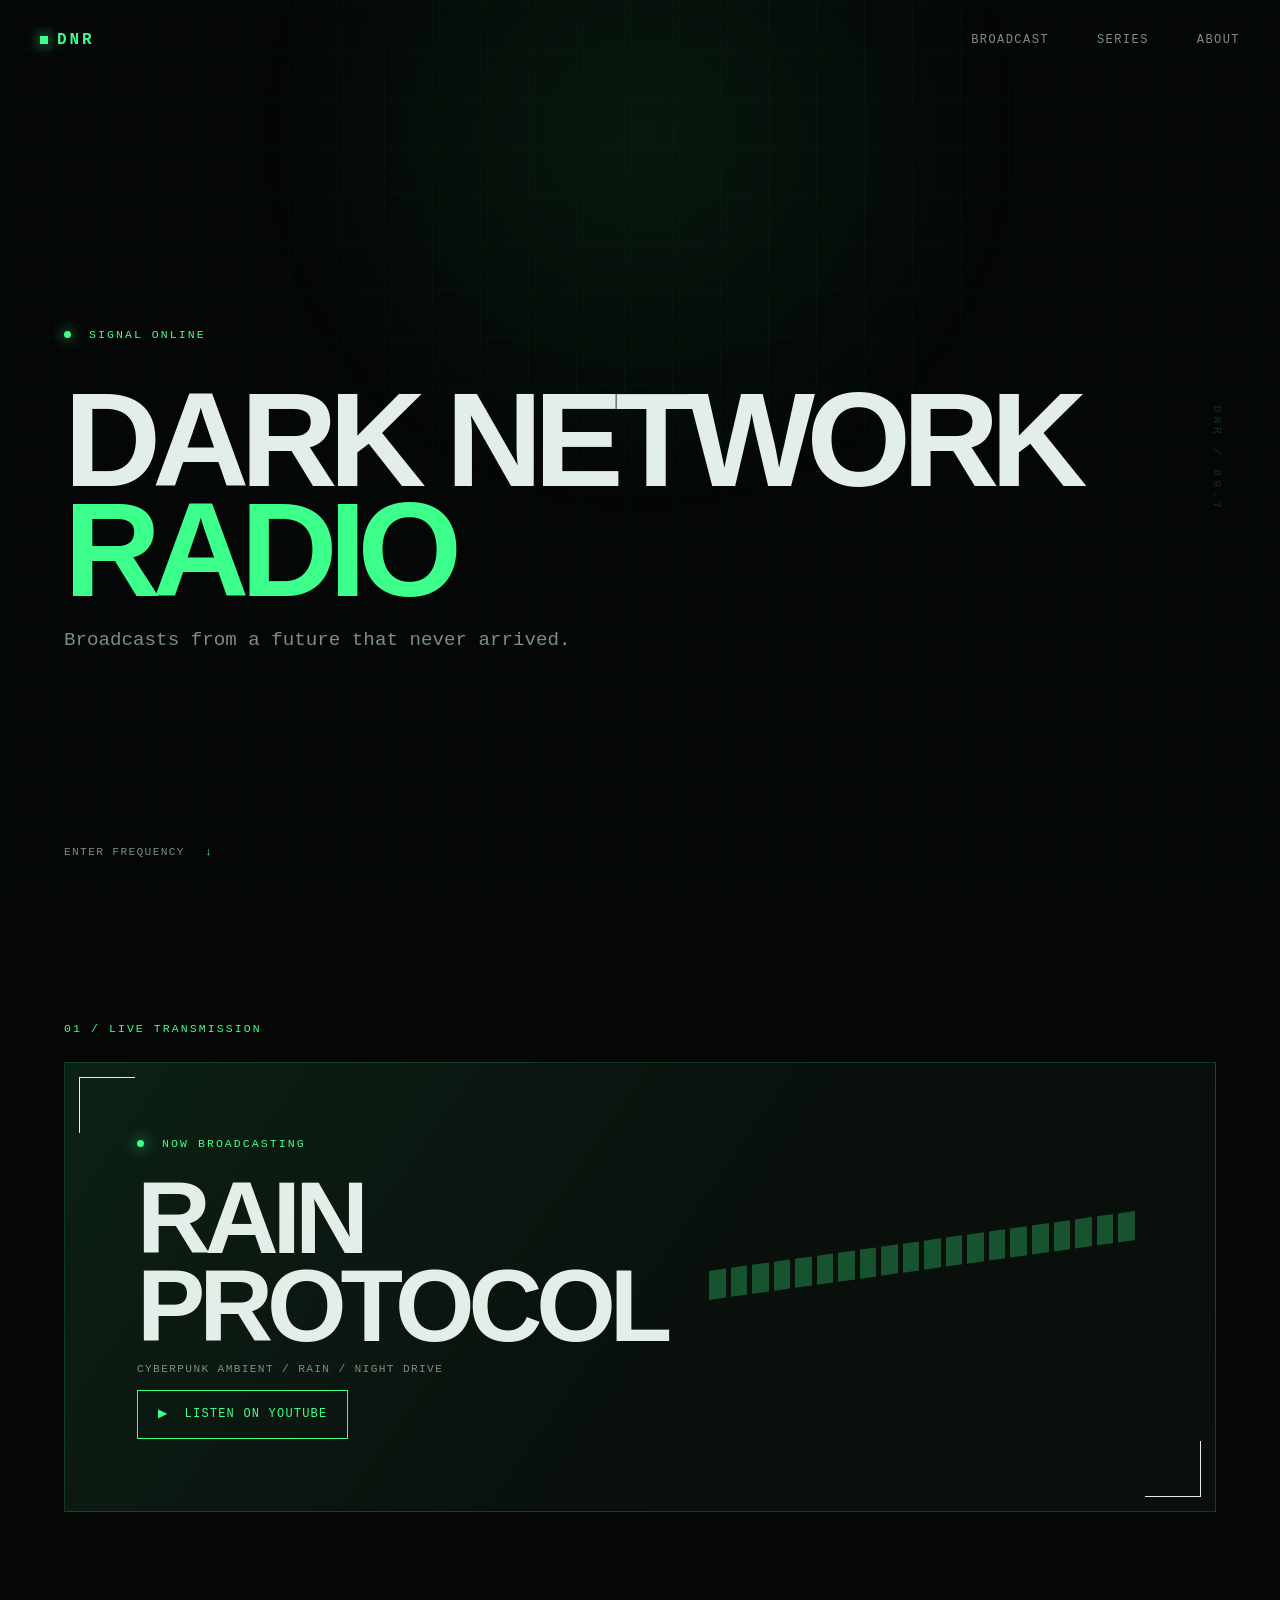
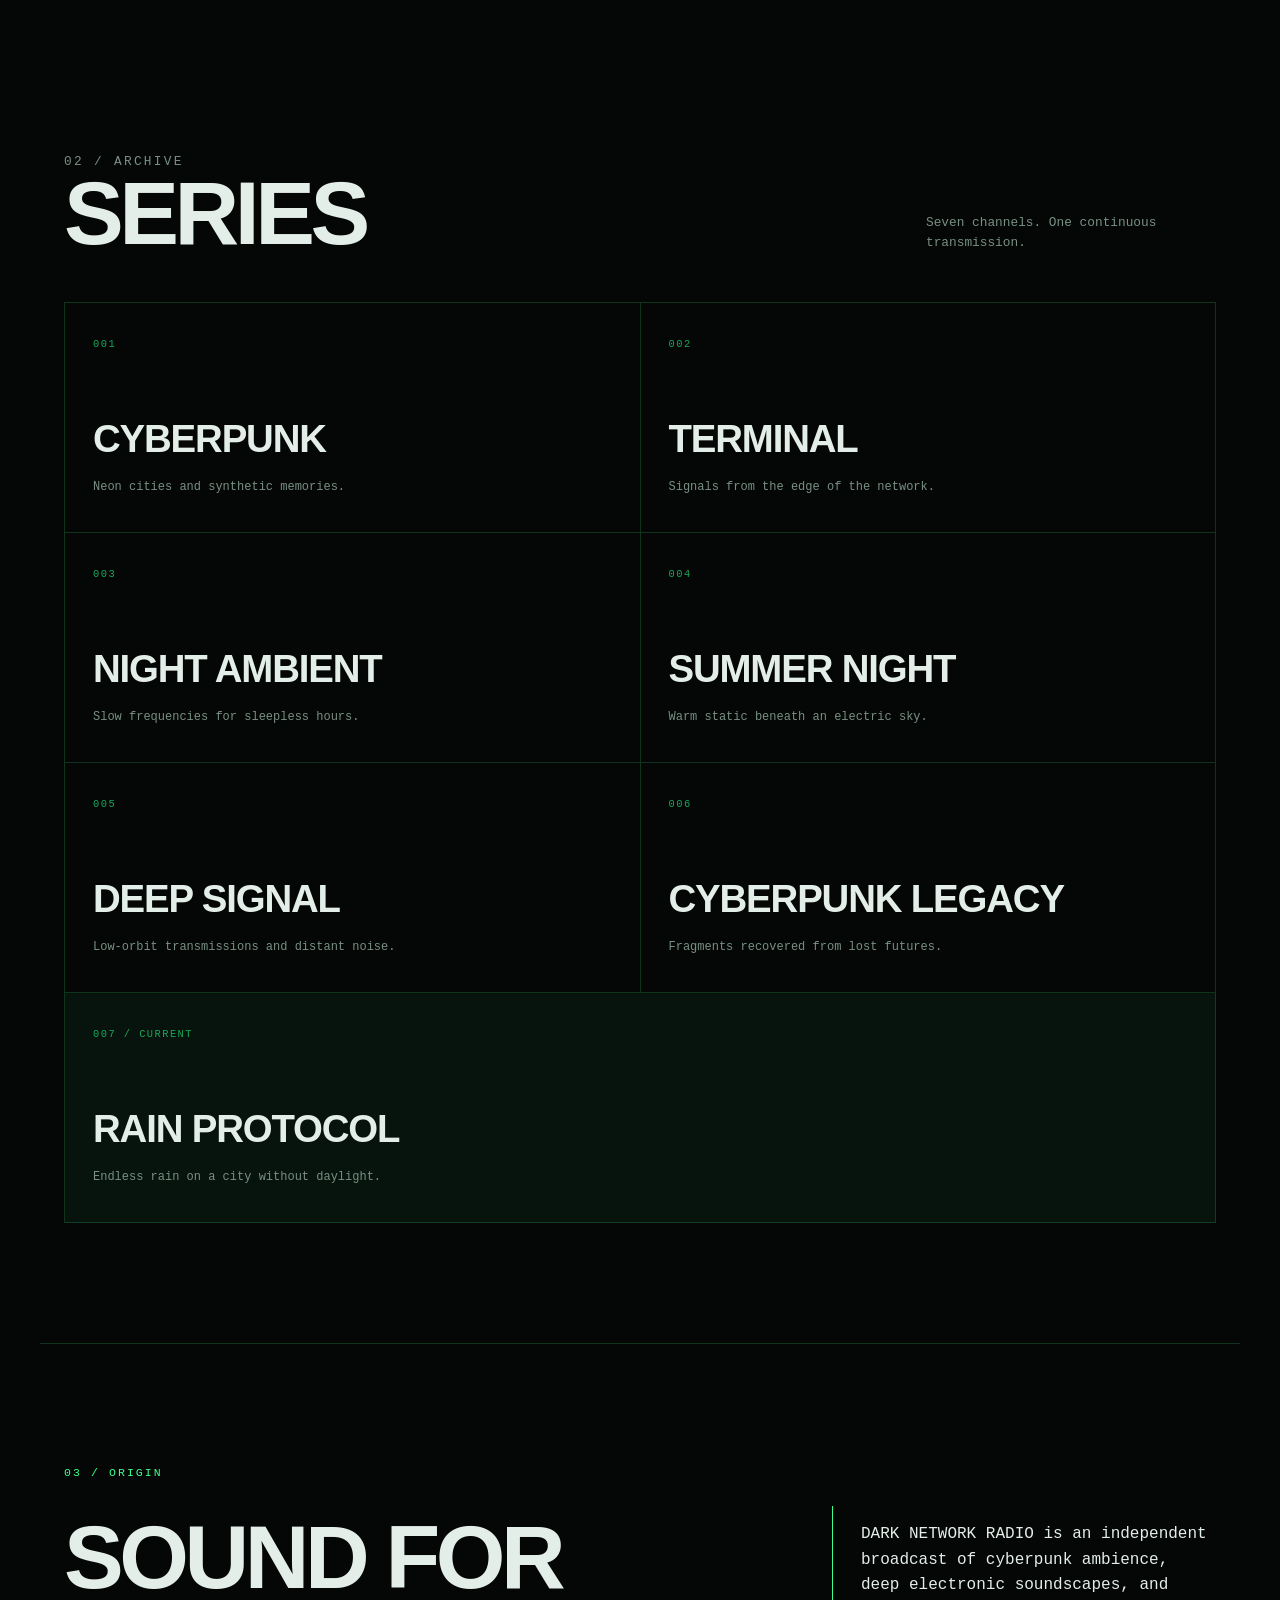
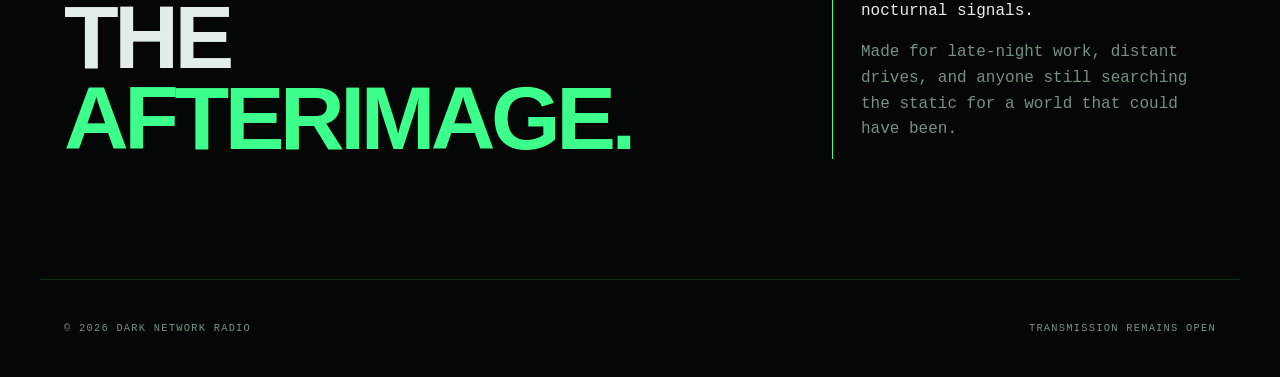
==== index.html @ a2686ce0 "Create first DNR homepage" ====
<!DOCTYPE html>
<html lang="en">
<head>
  <meta charset="UTF-8">
  <meta name="viewport" content="width=device-width, initial-scale=1.0">
  <meta name="description" content="DARK NETWORK RADIO — cyberpunk soundscapes and signals from a future that never arrived.">
  <title>DARK NETWORK RADIO</title>
  <link rel="stylesheet" href="style.css">
</head>
<body>
  <div class="scanlines" aria-hidden="true"></div>
  <header class="site-header">
    <a class="logo" href="#top" aria-label="Dark Network Radio home"><i></i>DNR</a>
    <nav aria-label="Main navigation">
      <a href="#broadcast">Broadcast</a><a href="#series">Series</a><a href="#about">About</a>
    </nav>
  </header>

  <main id="top">
    <section class="hero" aria-labelledby="hero-title">
      <p class="status"><i></i> Signal online</p>
      <h1 id="hero-title">DARK NETWORK<br><em>RADIO</em></h1>
      <p class="tagline">Broadcasts from a future that never arrived.</p>
      <a class="scroll-cue" href="#broadcast">Enter frequency <span>↓</span></a>
    </section>

    <section class="section" id="broadcast" aria-labelledby="broadcast-title">
      <p class="section-label">01 / Live transmission</p>
      <div class="broadcast-panel">
        <div>
          <p class="eyebrow" id="broadcast-title"><i></i> Now broadcasting</p>
          <h2>RAIN<br>PROTOCOL</h2>
          <p class="meta">CYBERPUNK AMBIENT / RAIN / NIGHT DRIVE</p>
        </div>
        <div class="visualizer" aria-hidden="true">
          <span></span><span></span><span></span><span></span><span></span>
          <span></span><span></span><span></span><span></span><span></span>
          <span></span><span></span><span></span><span></span><span></span>
          <span></span><span></span><span></span><span></span><span></span>
        </div>
        <a class="youtube-button" href="https://www.youtube.com/@DARKNETWORKRADIO" target="_blank" rel="noopener noreferrer"><span>▶</span> Listen on YouTube</a>
      </div>
    </section>

    <section class="section" id="series" aria-labelledby="series-title">
      <div class="section-heading">
        <div><p class="section-label">02 / Archive</p><h2 id="series-title">Series</h2></div>
        <p>Seven channels. One continuous transmission.</p>
      </div>
      <div class="series-grid">
        <article class="series-card"><span>001</span><h3>Cyberpunk</h3><p>Neon cities and synthetic memories.</p></article>
        <article class="series-card"><span>002</span><h3>Terminal</h3><p>Signals from the edge of the network.</p></article>
        <article class="series-card"><span>003</span><h3>Night Ambient</h3><p>Slow frequencies for sleepless hours.</p></article>
        <article class="series-card"><span>004</span><h3>Summer Night</h3><p>Warm static beneath an electric sky.</p></article>
        <article class="series-card"><span>005</span><h3>Deep Signal</h3><p>Low-orbit transmissions and distant noise.</p></article>
        <article class="series-card"><span>006</span><h3>Cyberpunk Legacy</h3><p>Fragments recovered from lost futures.</p></article>
        <article class="series-card featured"><span>007 / CURRENT</span><h3>Rain Protocol</h3><p>Endless rain on a city without daylight.</p></article>
      </div>
    </section>

    <section class="section about" id="about" aria-labelledby="about-title">
      <p class="section-label">03 / Origin</p>
      <div class="about-grid">
        <h2 id="about-title">Sound for the<br><em>afterimage.</em></h2>
        <div>
          <p>DARK NETWORK RADIO is an independent broadcast of cyberpunk ambience, deep electronic soundscapes, and nocturnal signals.</p>
          <p>Made for late-night work, distant drives, and anyone still searching the static for a world that could have been.</p>
        </div>
      </div>
    </section>
  </main>

  <footer><p>© <span id="year"></span> DARK NETWORK RADIO</p><p>TRANSMISSION REMAINS OPEN</p></footer>
  <script src="script.js"></script>
</body>
</html>
---- style.css ----
:root {
  --black: #050706;
  --panel: #09100c;
  --green: #3dff8b;
  --green-dim: #1ba75a;
  --text: #e4eee8;
  --muted: #789083;
  --line: rgba(61, 255, 139, .18);
}

* { box-sizing: border-box; }
html { scroll-behavior: smooth; }
body {
  margin: 0;
  color: var(--text);
  background: var(--black);
  font-family: "Courier New", Courier, monospace;
  line-height: 1.6;
  overflow-x: hidden;
}
body::before {
  content: "";
  position: fixed;
  inset: 0;
  z-index: -1;
  background:
    linear-gradient(rgba(61,255,139,.025) 1px, transparent 1px),
    linear-gradient(90deg, rgba(61,255,139,.025) 1px, transparent 1px),
    radial-gradient(circle at 50% 15%, rgba(21,115,59,.16), transparent 38%);
  background-size: 48px 48px, 48px 48px, auto;
}
.scanlines {
  position: fixed;
  inset: 0;
  z-index: 10;
  pointer-events: none;
  opacity: .18;
  background: repeating-linear-gradient(0deg, transparent 0 3px, rgba(255,255,255,.025) 4px);
}
a { color: inherit; text-decoration: none; }
.site-header {
  position: absolute;
  top: 0;
  left: 50%;
  width: min(1200px, calc(100% - 48px));
  transform: translateX(-50%);
  display: flex;
  justify-content: space-between;
  align-items: center;
  padding: 28px 0;
  z-index: 2;
}
.logo { color: var(--green); font-weight: 700; letter-spacing: .18em; }
.logo i, .status i, .eyebrow i {
  display: inline-block;
  width: 8px;
  height: 8px;
  margin-right: 9px;
  border-radius: 50%;
  background: var(--green);
  box-shadow: 0 0 14px var(--green);
}
.logo i { border-radius: 0; }
nav { display: flex; gap: clamp(18px, 4vw, 48px); }
nav a { color: var(--muted); font-size: .75rem; letter-spacing: .12em; text-transform: uppercase; transition: color .2s; }
nav a:hover, nav a:focus-visible { color: var(--green); }

.hero {
  min-height: 100svh;
  max-width: 1200px;
  margin: 0 auto;
  padding: 150px 24px 80px;
  display: flex;
  flex-direction: column;
  justify-content: center;
  position: relative;
}
.hero::after {
  content: "DNR / 89.7";
  position: absolute;
  right: 24px;
  top: 50%;
  color: var(--line);
  font-size: .7rem;
  letter-spacing: .35em;
  transform: rotate(90deg) translateX(50%);
  transform-origin: right center;
}
.status, .eyebrow, .section-label {
  color: var(--green);
  font-size: .72rem;
  letter-spacing: .18em;
  text-transform: uppercase;
}
.status i, .eyebrow i { width: 7px; height: 7px; animation: pulse 1.8s infinite; }
.hero h1 {
  margin: 28px 0 20px;
  font-family: Arial, Helvetica, sans-serif;
  font-size: clamp(3.4rem, 10.5vw, 9rem);
  line-height: .82;
  letter-spacing: -.065em;
}
.hero h1 em, .about h2 em { color: var(--green); font-style: normal; }
.tagline { margin: 0; color: var(--muted); font-size: clamp(.95rem, 2vw, 1.2rem); }
.scroll-cue {
  position: absolute;
  bottom: 38px;
  color: var(--muted);
  font-size: .7rem;
  letter-spacing: .12em;
  text-transform: uppercase;
}
.scroll-cue span { color: var(--green); margin-left: 12px; }

.section { max-width: 1200px; margin: 0 auto; padding: 120px 24px; }
.section-label { margin: 0 0 24px; }
.broadcast-panel {
  position: relative;
  min-height: 440px;
  padding: clamp(28px, 6vw, 72px);
  display: flex;
  flex-direction: column;
  justify-content: space-between;
  border: 1px solid var(--line);
  background: linear-gradient(125deg, rgba(61,255,139,.07), transparent 55%), var(--panel);
  overflow: hidden;
}
.broadcast-panel::before, .broadcast-panel::after {
  content: "";
  position: absolute;
  width: 55px;
  height: 55px;
  border-color: var(--green);
}
.broadcast-panel::before { top: 14px; left: 14px; border-top: 1px solid; border-left: 1px solid; }
.broadcast-panel::after { right: 14px; bottom: 14px; border-right: 1px solid; border-bottom: 1px solid; }
.eyebrow { margin: 0 0 20px; }
.broadcast-panel h2 {
  margin: 0;
  font-family: Arial, sans-serif;
  font-size: clamp(3.2rem, 8vw, 7rem);
  line-height: .86;
  letter-spacing: -.06em;
}
.meta { color: var(--muted); font-size: .7rem; letter-spacing: .12em; }
.visualizer {
  position: absolute;
  right: 7%;
  top: 16%;
  width: 37%;
  height: 54%;
  display: flex;
  align-items: center;
  gap: 5px;
  opacity: .28;
  transform: skewY(-8deg);
}
.visualizer span { flex: 1; min-width: 2px; height: 12%; background: var(--green); animation: signal 1.2s ease-in-out infinite alternate; }
.visualizer span:nth-child(3n) { animation-duration: .7s; }
.visualizer span:nth-child(4n) { animation-duration: 1.7s; }
.visualizer span:nth-child(5n) { animation-delay: -.8s; }
.youtube-button {
  width: fit-content;
  position: relative;
  z-index: 1;
  padding: 14px 20px;
  border: 1px solid var(--green);
  color: var(--green);
  font-size: .75rem;
  letter-spacing: .1em;
  text-transform: uppercase;
  transition: .2s ease;
}
.youtube-button:hover, .youtube-button:focus-visible { color: var(--black); background: var(--green); box-shadow: 0 0 30px rgba(61,255,139,.18); }
.youtube-button span { margin-right: 8px; }

.section-heading { display: flex; justify-content: space-between; align-items: end; margin-bottom: 48px; }
.section-heading h2, .about h2 {
  margin: 0;
  font-family: Arial, sans-serif;
  font-size: clamp(3rem, 7vw, 6rem);
  line-height: .9;
  letter-spacing: -.05em;
  text-transform: uppercase;
}
.section-heading p { max-width: 290px; margin: 0; color: var(--muted); font-size: .8rem; }
.series-grid { display: grid; grid-template-columns: repeat(2, 1fr); border-top: 1px solid var(--line); border-left: 1px solid var(--line); }
.series-card {
  min-height: 230px;
  padding: 28px;
  position: relative;
  border-right: 1px solid var(--line);
  border-bottom: 1px solid var(--line);
  transition: background .25s, color .25s;
}
.series-card::after { content: "↗"; position: absolute; top: 26px; right: 28px; color: var(--green); opacity: 0; transform: translate(-8px,8px); transition: .25s; }
.series-card > span { color: var(--green-dim); font-size: .65rem; letter-spacing: .14em; }
.series-card h3 { margin: 52px 0 8px; font-family: Arial, sans-serif; font-size: clamp(1.5rem,3vw,2.4rem); letter-spacing: -.03em; text-transform: uppercase; }
.series-card p { margin: 0; color: var(--muted); font-size: .75rem; }
.series-card:hover { background: var(--green); color: var(--black); }
.series-card:hover::after, .series-card:hover > span, .series-card:hover p { color: var(--black); opacity: 1; transform: none; }
.series-card.featured { background: rgba(61,255,139,.055); grid-column: span 2; }

.about { border-top: 1px solid var(--line); }
.about-grid { display: grid; grid-template-columns: 1.25fr .75fr; gap: clamp(40px,10vw,140px); align-items: end; }
.about-grid > div { border-left: 1px solid var(--green); padding-left: 28px; }
.about-grid p { color: var(--muted); }
.about-grid p:first-child { color: var(--text); }
footer {
  max-width: 1200px;
  margin: 0 auto;
  padding: 30px 24px;
  display: flex;
  justify-content: space-between;
  border-top: 1px solid var(--line);
  color: var(--muted);
  font-size: .65rem;
  letter-spacing: .12em;
}
.reveal { opacity: 0; transform: translateY(22px); transition: opacity .65s ease, transform .65s ease; }
.reveal.visible { opacity: 1; transform: none; }
@keyframes pulse { 50% { opacity: .35; box-shadow: 0 0 4px var(--green); } }
@keyframes signal { from { height: 8%; } to { height: 92%; } }

@media (max-width: 700px) {
  .site-header { width: calc(100% - 36px); }
  nav { gap: 14px; }
  nav a { font-size: .62rem; }
  .hero { padding-left: 18px; padding-right: 18px; }
  .hero::after { display: none; }
  .section { padding: 82px 18px; }
  .broadcast-panel { min-height: 480px; }
  .visualizer { top: auto; right: 8%; bottom: 15%; width: 48%; height: 32%; }
  .section-heading { display: block; }
  .section-heading > p { margin-top: 20px; }
  .series-grid { grid-template-columns: 1fr; }
  .series-card, .series-card.featured { grid-column: span 1; }
  .about-grid { grid-template-columns: 1fr; }
  footer { display: block; }
}
@media (prefers-reduced-motion: reduce) {
  html { scroll-behavior: auto; }
  *, *::before, *::after { animation-duration: .01ms !important; animation-iteration-count: 1 !important; transition-duration: .01ms !important; }
}
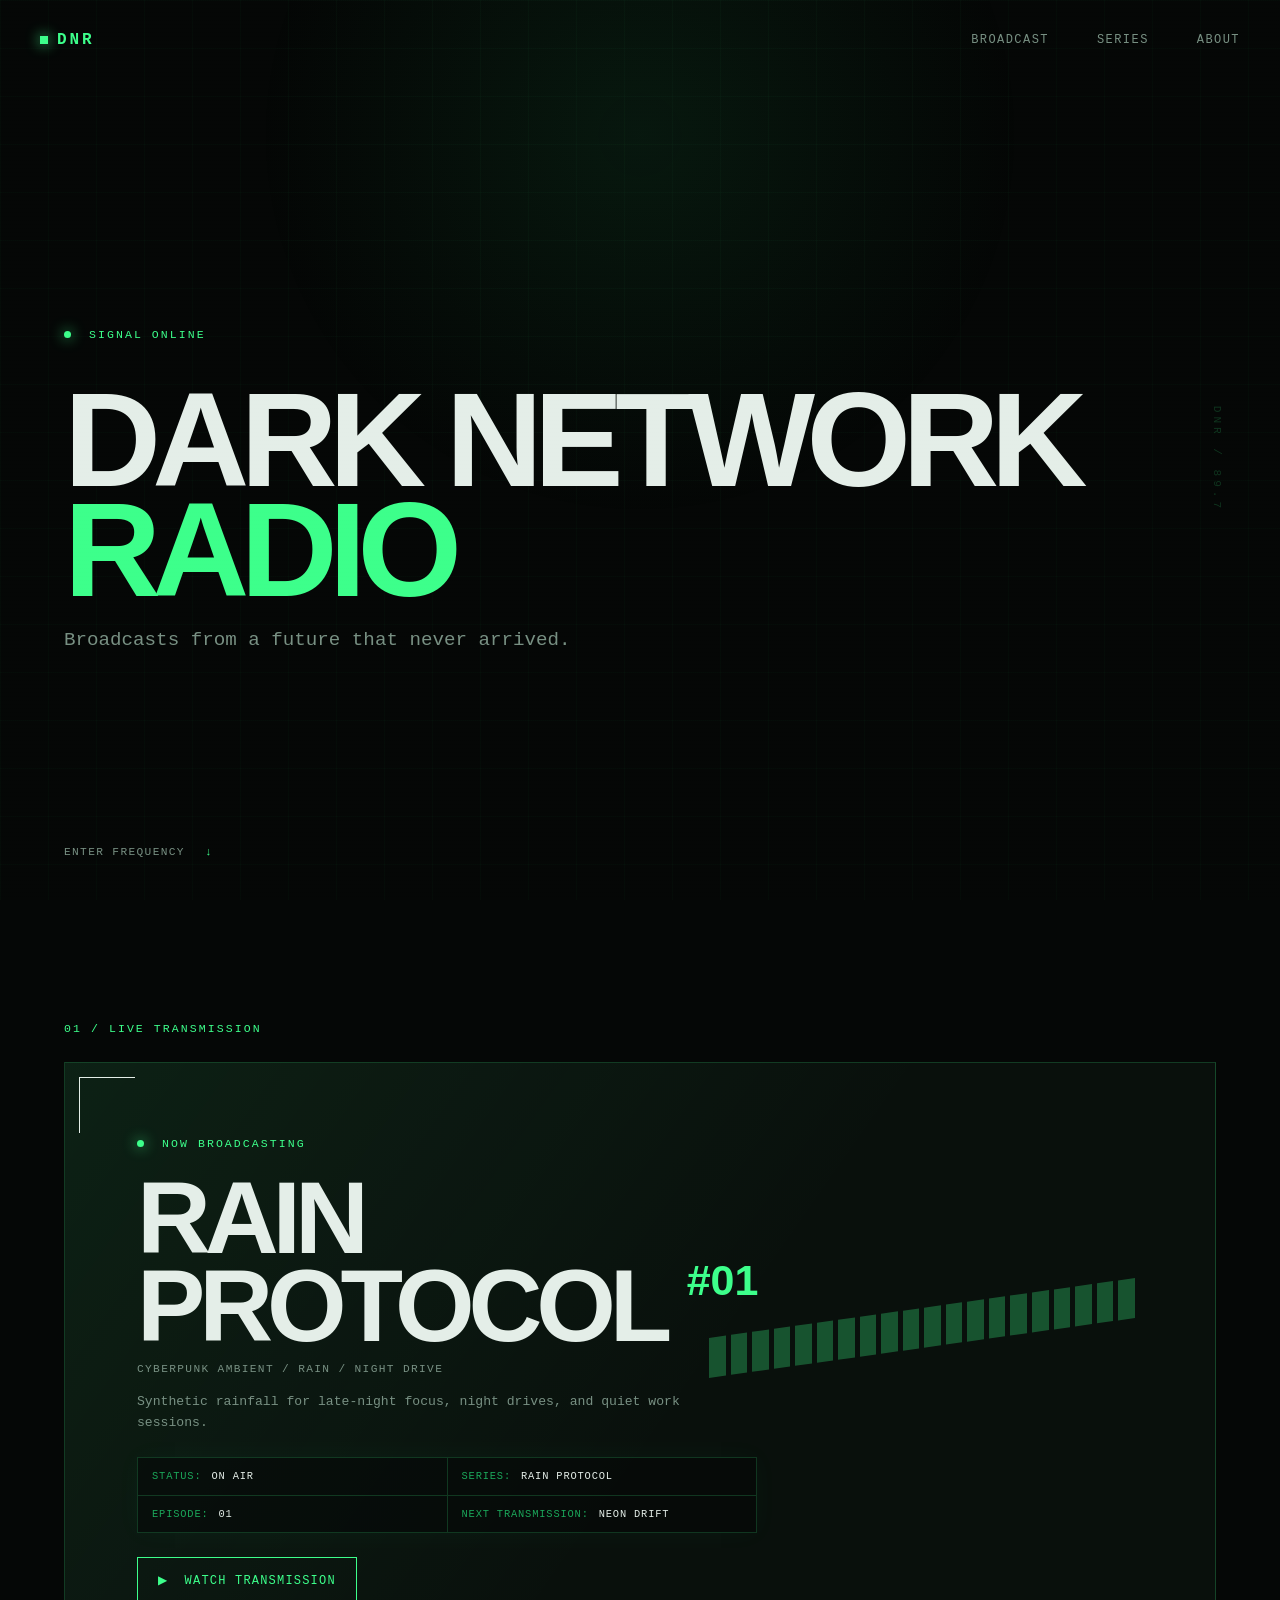
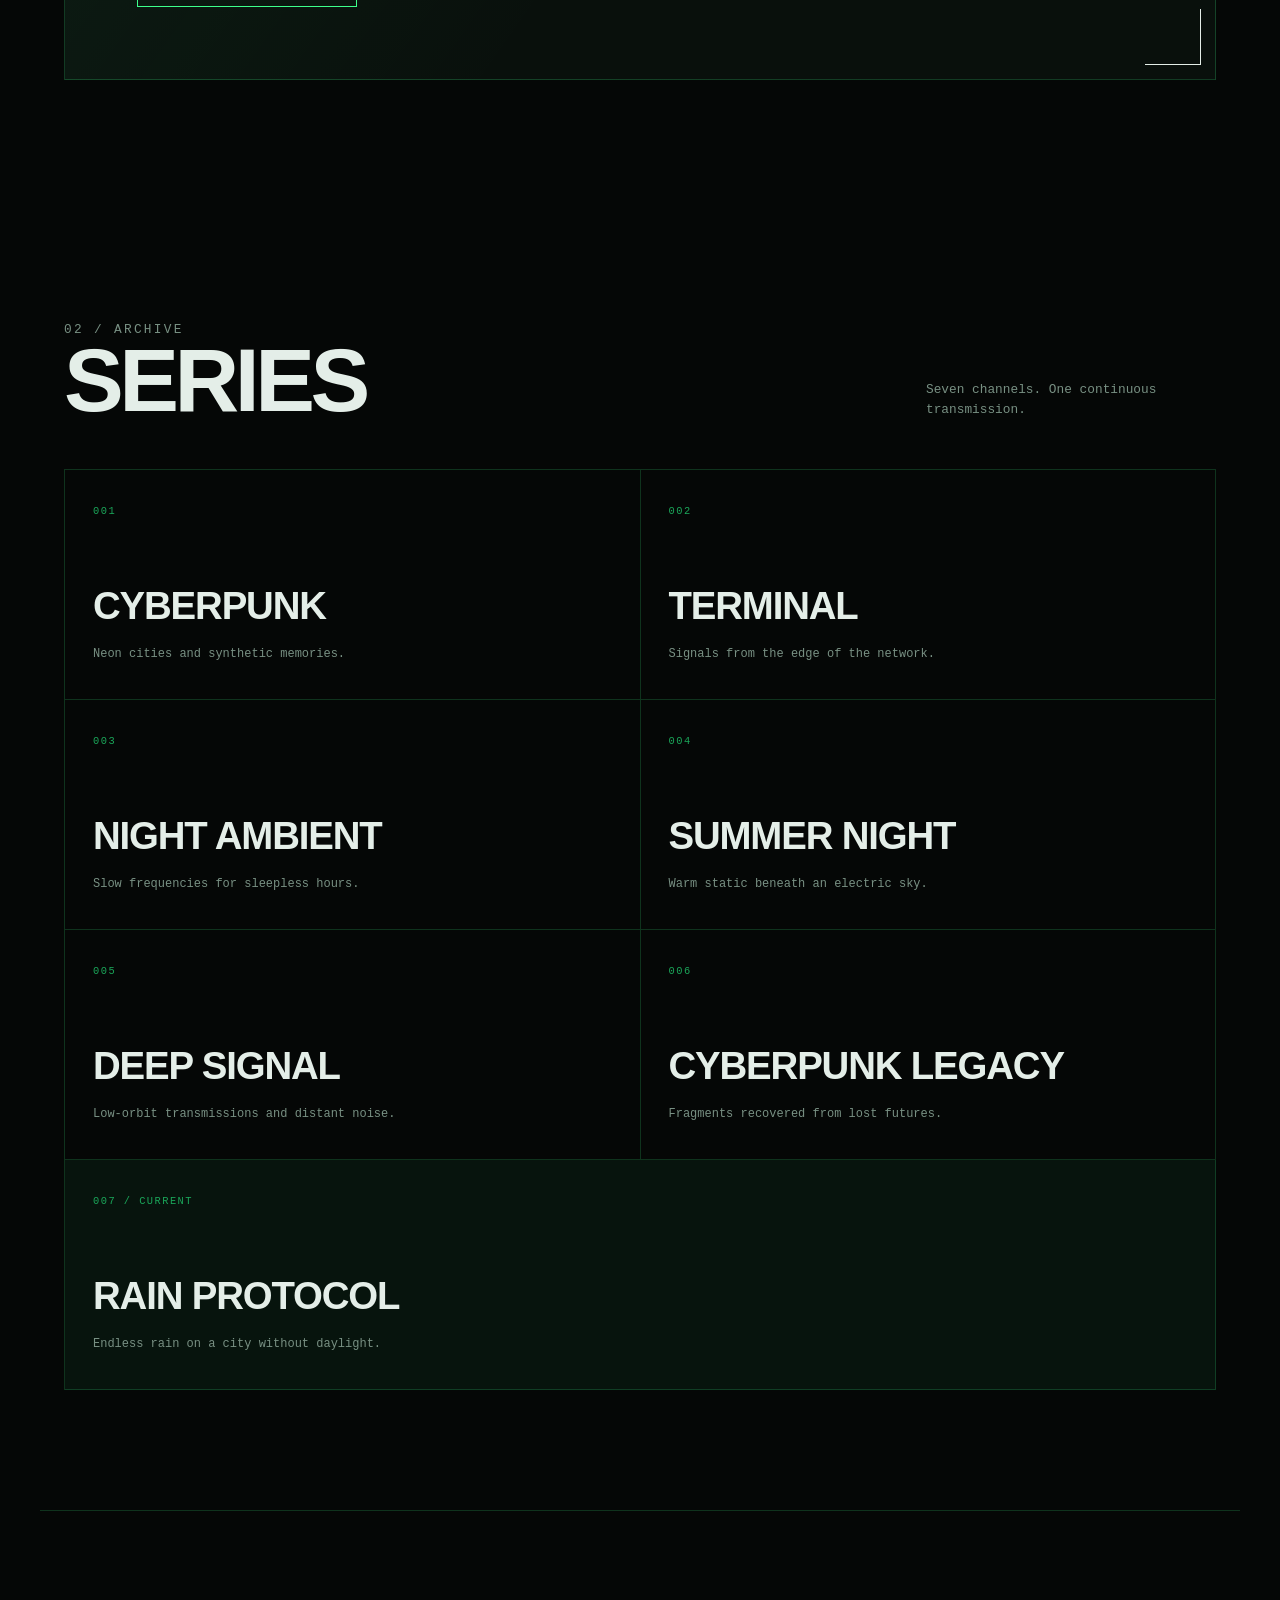
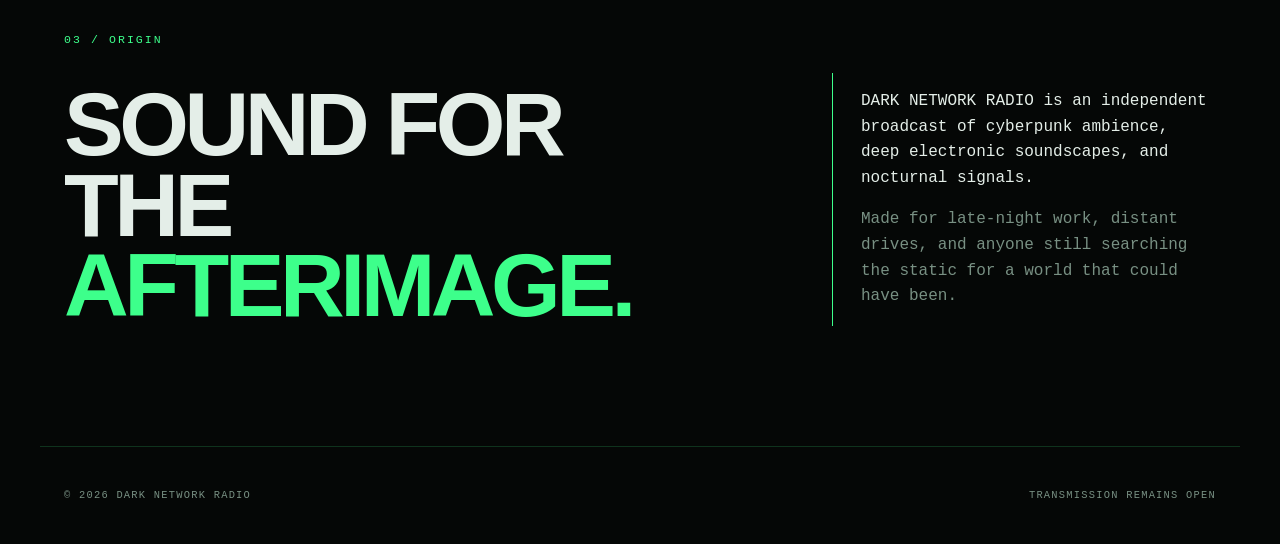
==== commit 8b38e056: "Update series pages" ====
--- a/index.html
+++ b/index.html
@@ -29,8 +29,15 @@
       <div class="broadcast-panel">
         <div>
           <p class="eyebrow" id="broadcast-title"><i></i> Now broadcasting</p>
-          <h2>RAIN<br>PROTOCOL</h2>
+          <h2>RAIN<br>PROTOCOL <span class="episode-number">#01</span></h2>
           <p class="meta">CYBERPUNK AMBIENT / RAIN / NIGHT DRIVE</p>
+          <p class="broadcast-description">Synthetic rainfall for late-night focus, night drives, and quiet work sessions.</p>
+        </div>
+        <div class="broadcast-status" aria-label="Broadcast status">
+          <p><span>Status:</span><strong>On air</strong></p>
+          <p><span>Series:</span><strong>Rain Protocol</strong></p>
+          <p><span>Episode:</span><strong>01</strong></p>
+          <p><span>Next transmission:</span><strong>Neon Drift</strong></p>
         </div>
         <div class="visualizer" aria-hidden="true">
           <span></span><span></span><span></span><span></span><span></span>
@@ -38,7 +45,7 @@
           <span></span><span></span><span></span><span></span><span></span>
           <span></span><span></span><span></span><span></span><span></span>
         </div>
-        <a class="youtube-button" href="https://www.youtube.com/@DARKNETWORKRADIO" target="_blank" rel="noopener noreferrer"><span>▶</span> Listen on YouTube</a>
+        <a class="youtube-button" href="https://youtu.be/Rw7eAWU2khs" target="_blank" rel="noopener noreferrer"><span>▶</span> WATCH TRANSMISSION</a>
       </div>
     </section>
 
@@ -48,13 +55,13 @@
         <p>Seven channels. One continuous transmission.</p>
       </div>
       <div class="series-grid">
-        <article class="series-card"><span>001</span><h3>Cyberpunk</h3><p>Neon cities and synthetic memories.</p></article>
-        <article class="series-card"><span>002</span><h3>Terminal</h3><p>Signals from the edge of the network.</p></article>
-        <article class="series-card"><span>003</span><h3>Night Ambient</h3><p>Slow frequencies for sleepless hours.</p></article>
-        <article class="series-card"><span>004</span><h3>Summer Night</h3><p>Warm static beneath an electric sky.</p></article>
-        <article class="series-card"><span>005</span><h3>Deep Signal</h3><p>Low-orbit transmissions and distant noise.</p></article>
-        <article class="series-card"><span>006</span><h3>Cyberpunk Legacy</h3><p>Fragments recovered from lost futures.</p></article>
-        <article class="series-card featured"><span>007 / CURRENT</span><h3>Rain Protocol</h3><p>Endless rain on a city without daylight.</p></article>
+        <a class="series-card" href="series/cyberpunk.html"><span>001</span><h3>Cyberpunk</h3><p>Neon cities and synthetic memories.</p></a>
+        <a class="series-card" href="series/terminal.html"><span>002</span><h3>Terminal</h3><p>Signals from the edge of the network.</p></a>
+        <a class="series-card" href="series/night-ambient.html"><span>003</span><h3>Night Ambient</h3><p>Slow frequencies for sleepless hours.</p></a>
+        <a class="series-card" href="series/summer-night.html"><span>004</span><h3>Summer Night</h3><p>Warm static beneath an electric sky.</p></a>
+        <a class="series-card" href="series/deep-signal.html"><span>005</span><h3>Deep Signal</h3><p>Low-orbit transmissions and distant noise.</p></a>
+        <a class="series-card" href="series/cyberpunk-legacy.html"><span>006</span><h3>Cyberpunk Legacy</h3><p>Fragments recovered from lost futures.</p></a>
+        <a class="series-card featured" href="series/rain-protocol.html"><span>007 / CURRENT</span><h3>Rain Protocol</h3><p>Endless rain on a city without daylight.</p></a>
       </div>
     </section>
 
--- a/style.css
+++ b/style.css
@@ -143,6 +143,33 @@
   letter-spacing: -.06em;
 }
 .meta { color: var(--muted); font-size: .7rem; letter-spacing: .12em; }
+.episode-number { color: var(--green); font-size: .42em; letter-spacing: 0; vertical-align: top; }
+.broadcast-description { position: relative; z-index: 1; max-width: 610px; margin: 12px 0 0; color: var(--muted); font-size: .82rem; }
+.broadcast-status {
+  position: relative;
+  z-index: 1;
+  width: min(100%, 620px);
+  display: grid;
+  grid-template-columns: repeat(2, 1fr);
+  margin: 24px 0;
+  border-top: 1px solid var(--line);
+  border-left: 1px solid var(--line);
+  background: rgba(5, 7, 6, .55);
+  box-shadow: 0 0 24px rgba(61,255,139,.035);
+}
+.broadcast-status p {
+  margin: 0;
+  padding: 10px 14px;
+  display: flex;
+  gap: 10px;
+  border-right: 1px solid var(--line);
+  border-bottom: 1px solid var(--line);
+  font-size: .65rem;
+  letter-spacing: .08em;
+  text-transform: uppercase;
+}
+.broadcast-status span { color: var(--green-dim); }
+.broadcast-status strong { color: var(--text); font-weight: 400; }
 .visualizer {
   position: absolute;
   right: 7%;
@@ -222,6 +249,96 @@
 @keyframes pulse { 50% { opacity: .35; box-shadow: 0 0 4px var(--green); } }
 @keyframes signal { from { height: 8%; } to { height: 92%; } }
 
+
+/* Series detail pages */
+.series-page { min-height: 100svh; display: flex; flex-direction: column; }
+.series-detail {
+  width: min(1200px, 100%);
+  flex: 1;
+  margin: 0 auto;
+  padding: 150px 24px 90px;
+  display: flex;
+  align-items: center;
+}
+.series-detail-panel {
+  width: 100%;
+  position: relative;
+  padding: clamp(32px, 7vw, 84px);
+  border: 1px solid var(--line);
+  background: linear-gradient(125deg, rgba(61,255,139,.07), transparent 55%), var(--panel);
+  overflow: hidden;
+}
+.series-detail-panel::after {
+  content: "";
+  position: absolute;
+  top: 14px;
+  right: 14px;
+  width: 55px;
+  height: 55px;
+  border-top: 1px solid var(--green);
+  border-right: 1px solid var(--green);
+}
+.series-number {
+  margin: 0 0 24px;
+  color: var(--green);
+  font-size: .72rem;
+  letter-spacing: .18em;
+  text-transform: uppercase;
+}
+.series-detail h1 {
+  max-width: 950px;
+  margin: 0;
+  font-family: Arial, Helvetica, sans-serif;
+  font-size: clamp(3.4rem, 10vw, 8rem);
+  line-height: .86;
+  letter-spacing: -.06em;
+  text-transform: uppercase;
+}
+.series-description {
+  max-width: 760px;
+  margin: 32px 0 48px;
+  color: var(--muted);
+  font-size: clamp(.95rem, 2vw, 1.15rem);
+}
+.series-description p { margin: 0 0 .65em; }
+.series-description p:last-child { margin-bottom: 0; }
+.series-keywords { max-width: 820px; }
+.series-keywords ul {
+  display: flex;
+  flex-wrap: wrap;
+  gap: 8px;
+  margin: 0;
+  padding: 0;
+  list-style: none;
+}
+.series-keywords li {
+  padding: 7px 11px;
+  border: 1px solid var(--line);
+  color: var(--text);
+  background: rgba(5,7,6,.45);
+  font-size: .68rem;
+  letter-spacing: .08em;
+  text-transform: uppercase;
+}
+.series-actions { display: flex; align-items: center; gap: 28px; margin-top: 48px; }
+.back-link {
+  color: var(--muted);
+  font-size: .72rem;
+  letter-spacing: .1em;
+  text-transform: uppercase;
+  transition: color .2s;
+}
+.back-link:hover, .back-link:focus-visible { color: var(--green); }
+.series-card:focus-visible {
+  outline: 1px solid var(--green);
+  outline-offset: -3px;
+  background: var(--green);
+  color: var(--black);
+}
+.series-card:focus-visible::after,
+.series-card:focus-visible > span,
+.series-card:focus-visible p { color: var(--black); opacity: 1; transform: none; }
+
 @media (max-width: 700px) {
   .site-header { width: calc(100% - 36px); }
   nav { gap: 14px; }
@@ -230,12 +347,21 @@
   .hero::after { display: none; }
   .section { padding: 82px 18px; }
   .broadcast-panel { min-height: 480px; }
+  .broadcast-status { grid-template-columns: 1fr; }
+  .broadcast-status p { justify-content: space-between; }
   .visualizer { top: auto; right: 8%; bottom: 15%; width: 48%; height: 32%; }
   .section-heading { display: block; }
   .section-heading > p { margin-top: 20px; }
   .series-grid { grid-template-columns: 1fr; }
   .series-card, .series-card.featured { grid-column: span 1; }
   .about-grid { grid-template-columns: 1fr; }
+  .series-page .site-header { align-items: flex-start; }
+  .series-page .logo { max-width: 150px; line-height: 1.35; }
+  .series-detail { padding: 128px 18px 64px; }
+  .series-detail-panel { padding: 36px 22px; }
+  .series-detail h1 { font-size: clamp(2.8rem, 15vw, 4.6rem); }
+  .series-description { margin: 24px 0 36px; }
+  .series-actions { align-items: flex-start; flex-direction: column; gap: 20px; }
   footer { display: block; }
 }
 @media (prefers-reduced-motion: reduce) {
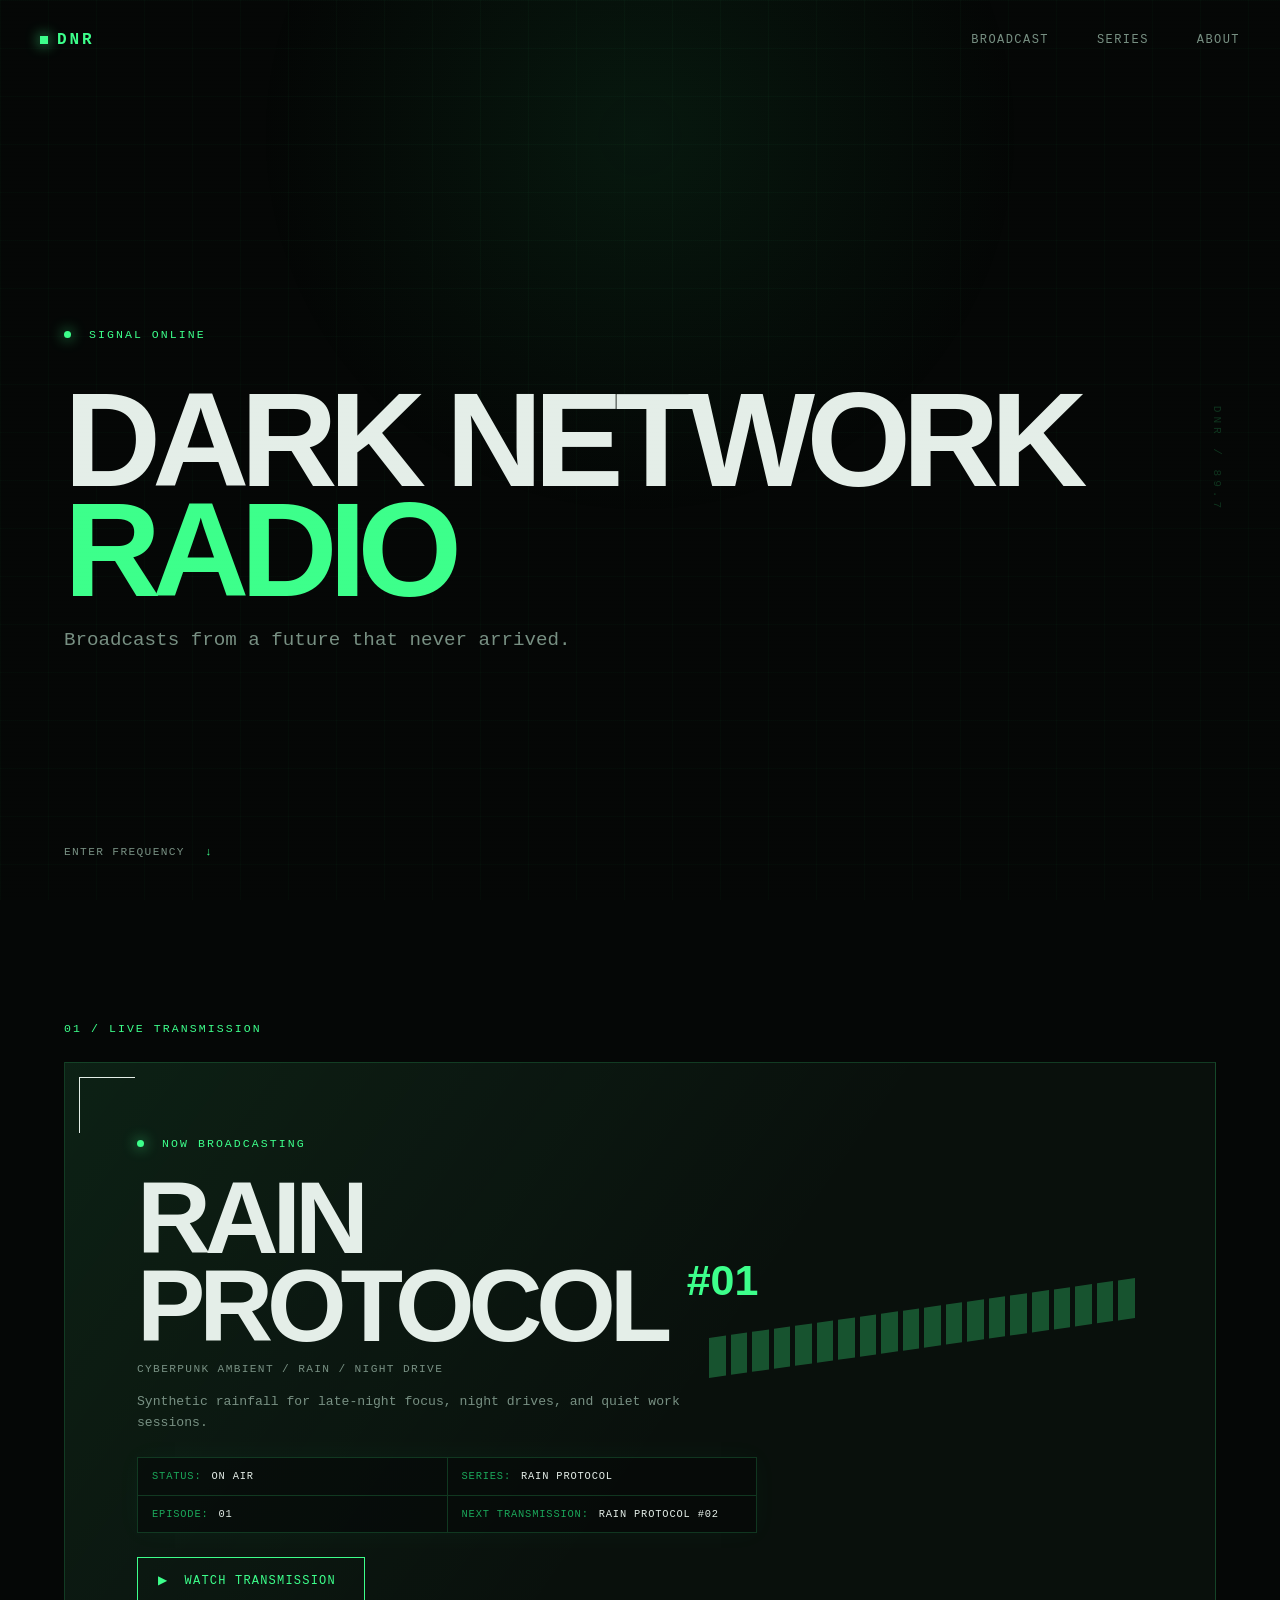
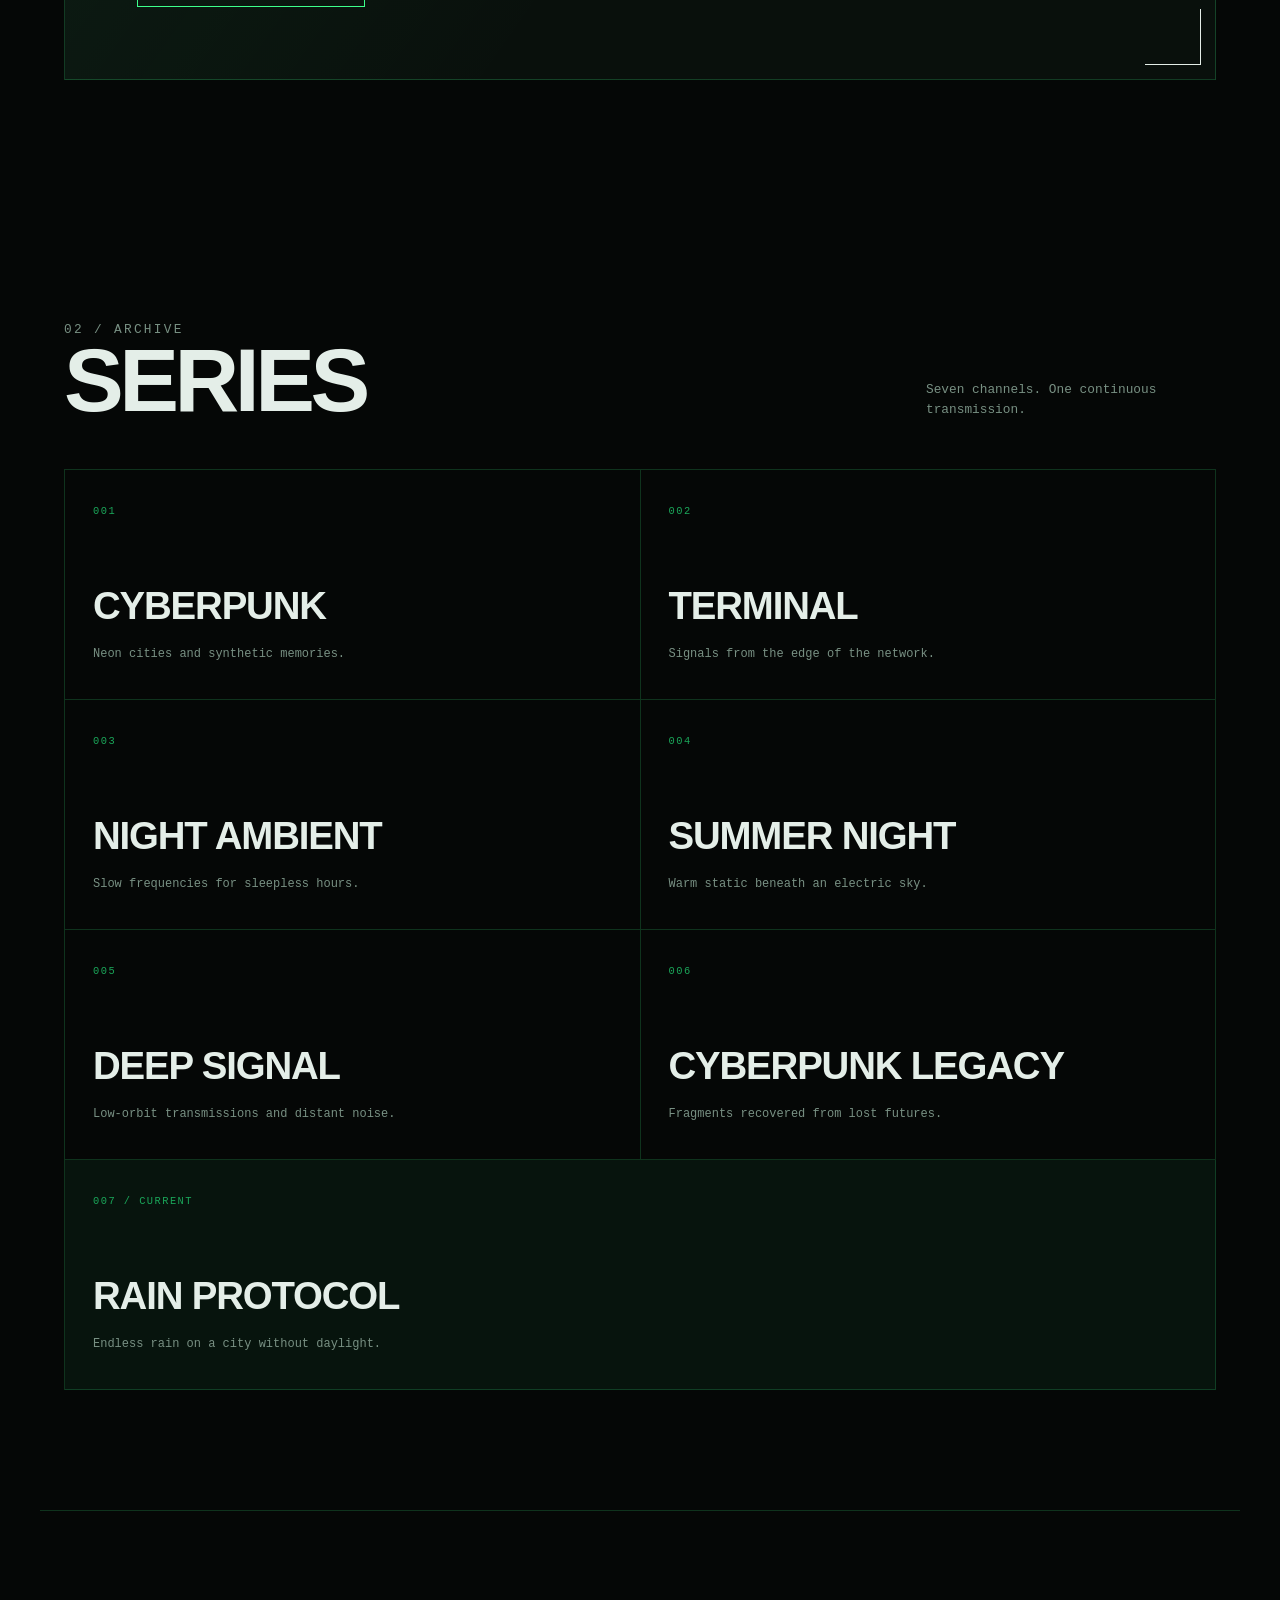
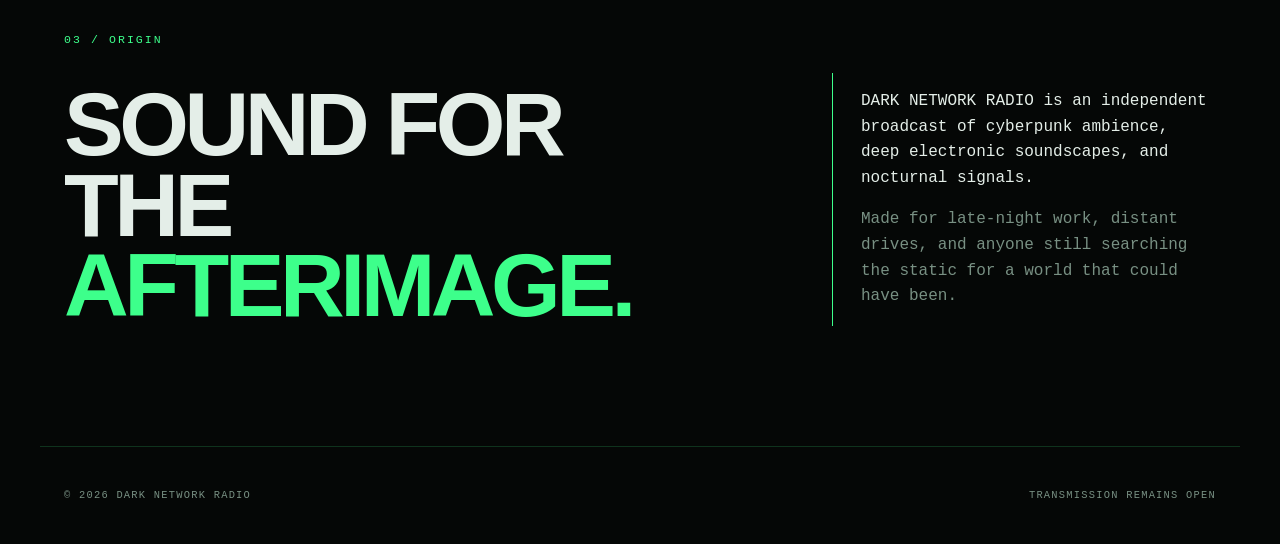
==== commit 14bf5428: "create lastest json" ====
--- a/index.html
+++ b/index.html
@@ -29,15 +29,15 @@
       <div class="broadcast-panel">
         <div>
           <p class="eyebrow" id="broadcast-title"><i></i> Now broadcasting</p>
-          <h2>RAIN<br>PROTOCOL <span class="episode-number">#01</span></h2>
-          <p class="meta">CYBERPUNK AMBIENT / RAIN / NIGHT DRIVE</p>
-          <p class="broadcast-description">Synthetic rainfall for late-night focus, night drives, and quiet work sessions.</p>
+          <h2 id="current-broadcast-title">RAIN<br>PROTOCOL <span class="episode-number">#01</span></h2>
+          <p class="meta" id="broadcast-meta">CYBERPUNK AMBIENT / RAIN / NIGHT DRIVE</p>
+          <p class="broadcast-description" id="broadcast-description">Synthetic rainfall for late-night focus, night drives, and quiet work sessions.</p>
         </div>
         <div class="broadcast-status" aria-label="Broadcast status">
-          <p><span>Status:</span><strong>On air</strong></p>
-          <p><span>Series:</span><strong>Rain Protocol</strong></p>
-          <p><span>Episode:</span><strong>01</strong></p>
-          <p><span>Next transmission:</span><strong>Neon Drift</strong></p>
+          <p><span>Status:</span><strong id="broadcast-status-value">On air</strong></p>
+          <p><span>Series:</span><strong id="broadcast-series-value">Rain Protocol</strong></p>
+          <p><span>Episode:</span><strong id="broadcast-episode">01</strong></p>
+          <p><span>Next transmission:</span><strong id="broadcast-next-transmission">Neon Drift</strong></p>
         </div>
         <div class="visualizer" aria-hidden="true">
           <span></span><span></span><span></span><span></span><span></span>
@@ -45,7 +45,7 @@
           <span></span><span></span><span></span><span></span><span></span>
           <span></span><span></span><span></span><span></span><span></span>
         </div>
-        <a class="youtube-button" href="https://youtu.be/Rw7eAWU2khs" target="_blank" rel="noopener noreferrer"><span>▶</span> WATCH TRANSMISSION</a>
+        <a class="youtube-button" id="broadcast-button" href="https://youtu.be/Rw7eAWU2khs" target="_blank" rel="noopener noreferrer"><span aria-hidden="true">▶</span> <span id="broadcast-button-text">WATCH TRANSMISSION</span></a>
       </div>
     </section>
 
--- a/style.css
+++ b/style.css
@@ -293,6 +293,17 @@
   line-height: .86;
   letter-spacing: -.06em;
   text-transform: uppercase;
+}
+.series-image {
+  width: 100%;
+  max-width: 900px;
+  height: auto;
+  display: block;
+  margin: 2rem auto;
+  border: 1px solid rgba(61,255,139,.28);
+  border-radius: 6px;
+  box-shadow: 0 0 28px rgba(61,255,139,.09);
+  object-fit: cover;
 }
 .series-description {
   max-width: 760px;
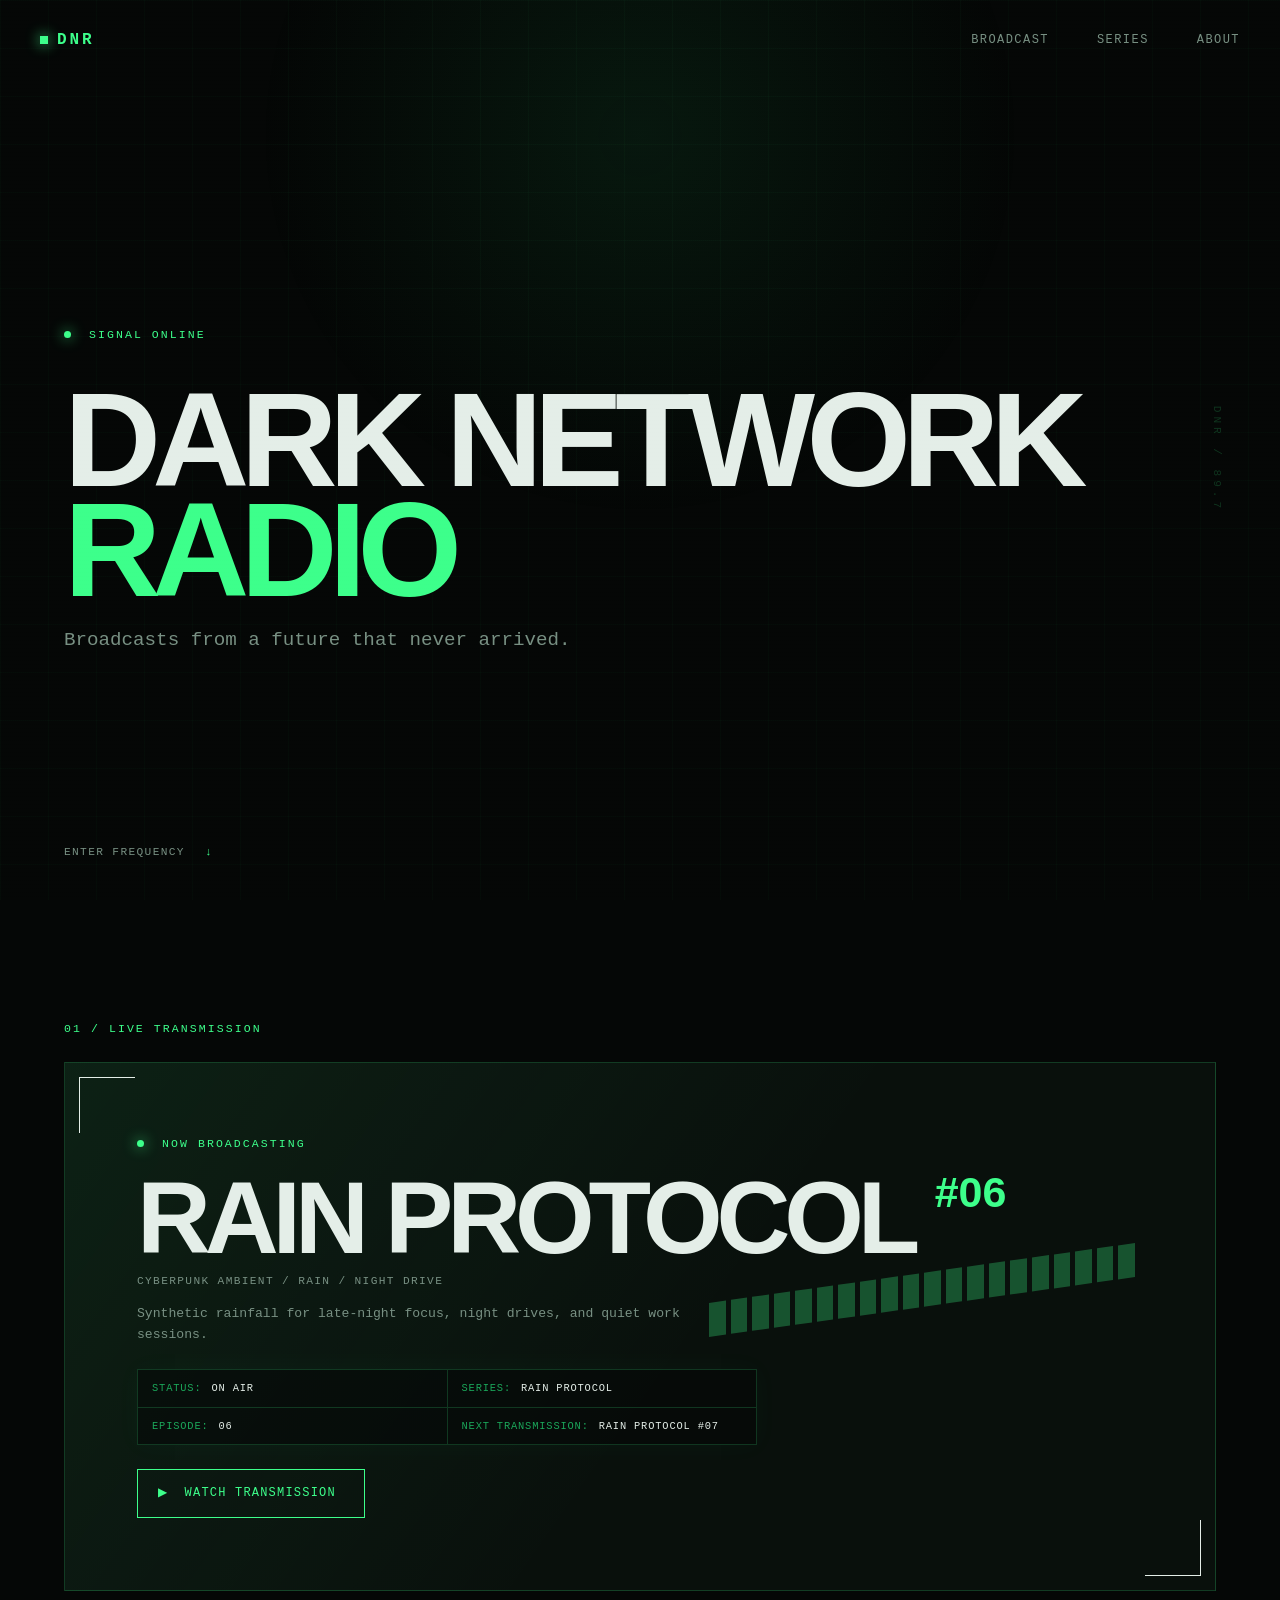
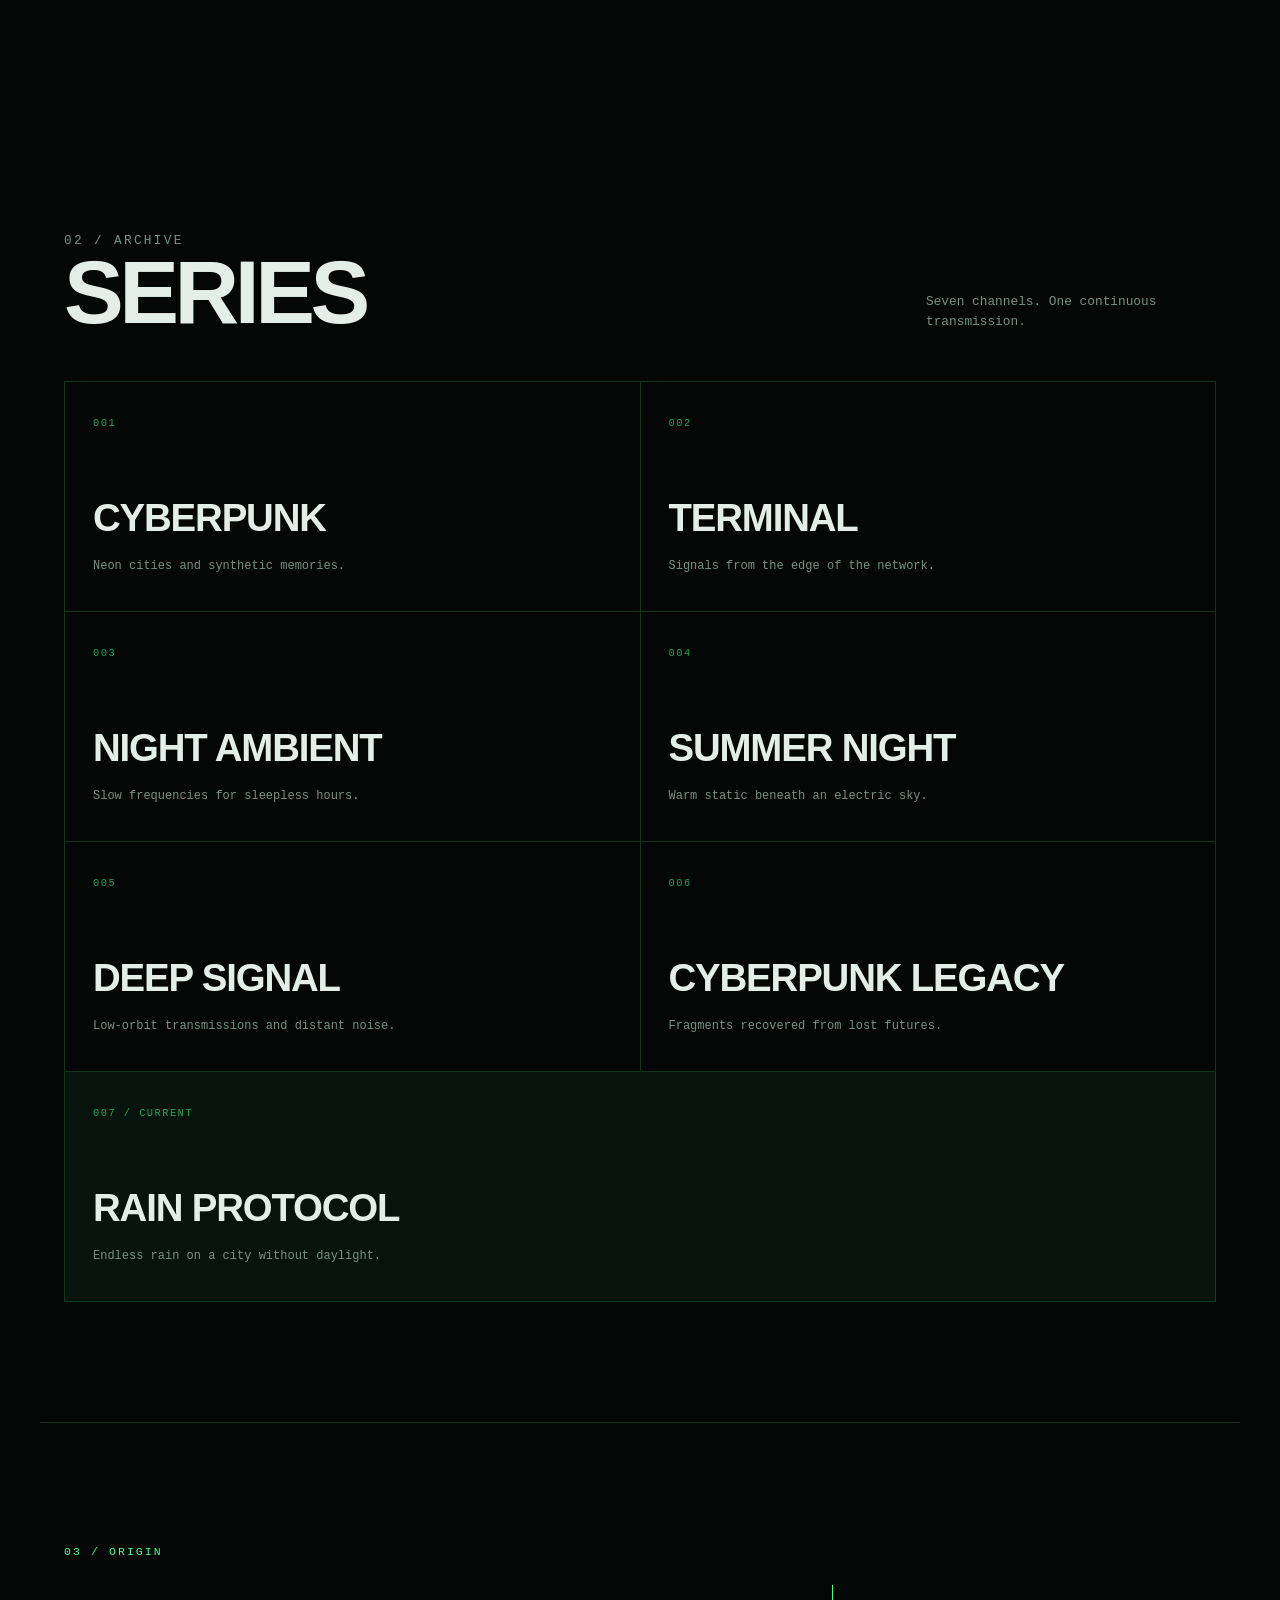
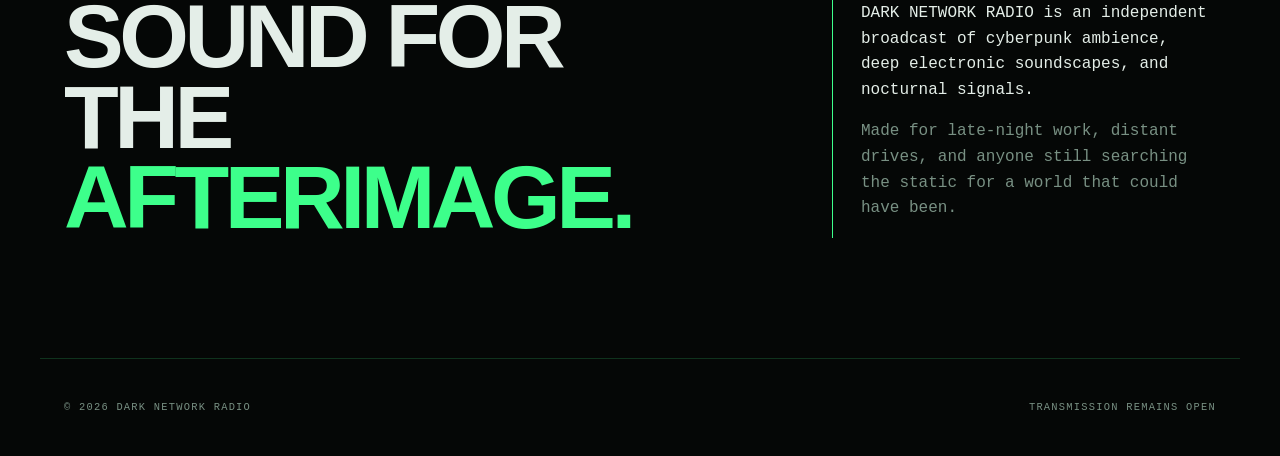
==== commit 360758d1: "Add series archive page" ====
--- a/index.html
+++ b/index.html
@@ -12,7 +12,7 @@
   <header class="site-header">
     <a class="logo" href="#top" aria-label="Dark Network Radio home"><i></i>DNR</a>
     <nav aria-label="Main navigation">
-      <a href="#broadcast">Broadcast</a><a href="#series">Series</a><a href="#about">About</a>
+      <a href="#broadcast">Broadcast</a><a href="series.html">Series</a><a href="#about">About</a>
     </nav>
   </header>
 
--- a/style.css
+++ b/style.css
@@ -378,4 +378,42 @@
 @media (prefers-reduced-motion: reduce) {
   html { scroll-behavior: auto; }
   *, *::before, *::after { animation-duration: .01ms !important; animation-iteration-count: 1 !important; transition-duration: .01ms !important; }
-}+}
+/* Series archive page */
+.archive-page { min-height: 100svh; display: flex; flex-direction: column; }
+.archive-main { width: min(1200px, 100%); flex: 1; margin: 0 auto; padding: 150px 24px 100px; }
+.archive-intro { padding: 60px 0 72px; border-bottom: 1px solid var(--line); }
+.archive-intro h1 {
+  margin: 0;
+  font-family: Arial, Helvetica, sans-serif;
+  font-size: clamp(3.8rem, 10vw, 8rem);
+  line-height: .82;
+  letter-spacing: -.06em;
+  text-transform: uppercase;
+}
+.archive-intro h1 em { color: var(--green); font-style: normal; }
+.archive-intro > p:last-child { max-width: 650px; margin: 30px 0 0; color: var(--muted); }
+.archive-grid { display: grid; grid-template-columns: repeat(2, minmax(0, 1fr)); border-left: 1px solid var(--line); }
+.archive-card { min-width: 0; border-right: 1px solid var(--line); border-bottom: 1px solid var(--line); background: rgba(9,16,12,.58); }
+.archive-image-link { display: block; position: relative; overflow: hidden; border-bottom: 1px solid var(--line); }
+.archive-image-link::after { content: ""; position: absolute; inset: 0; background: linear-gradient(180deg, transparent 55%, rgba(5,7,6,.55)); pointer-events: none; }
+.archive-card img { width: 100%; aspect-ratio: 16 / 9; display: block; object-fit: cover; filter: saturate(.72) contrast(1.08); transition: transform .45s ease, filter .45s ease; }
+.archive-card:hover img, .archive-card:focus-within img { transform: scale(1.025); filter: saturate(1) contrast(1.05); }
+.archive-card-content { padding: clamp(24px, 4vw, 38px); }
+.archive-card-meta { display: flex; justify-content: space-between; gap: 16px; color: var(--muted); font-size: .64rem; letter-spacing: .12em; text-transform: uppercase; }
+.archive-status { color: var(--green); }
+.archive-status::before { content: ""; display: inline-block; width: 6px; height: 6px; margin-right: 8px; border-radius: 50%; background: var(--green); box-shadow: 0 0 9px var(--green); }
+.archive-card h2 { margin: 30px 0 10px; font-family: Arial, Helvetica, sans-serif; font-size: clamp(1.6rem, 3vw, 2.65rem); line-height: .95; letter-spacing: -.035em; text-transform: uppercase; }
+.archive-card h2 a:hover, .archive-card h2 a:focus-visible { color: var(--green); }
+.archive-card-content > p { min-height: 3.2em; margin: 0; color: var(--muted); font-size: .78rem; }
+.archive-actions { display: flex; flex-wrap: wrap; gap: 22px; margin-top: 30px; }
+.archive-actions a { color: var(--green); font-size: .67rem; letter-spacing: .1em; text-transform: uppercase; }
+.archive-actions a:hover, .archive-actions a:focus-visible { text-decoration: underline; text-underline-offset: 4px; }
+.archive-card.active { background: linear-gradient(135deg, rgba(61,255,139,.08), transparent 60%), var(--panel); }
+
+@media (max-width: 700px) {
+  .archive-main { padding: 120px 18px 72px; }
+  .archive-intro { padding: 40px 0 52px; }
+  .archive-grid { grid-template-columns: 1fr; }
+  .archive-card-content > p { min-height: 0; }
+}
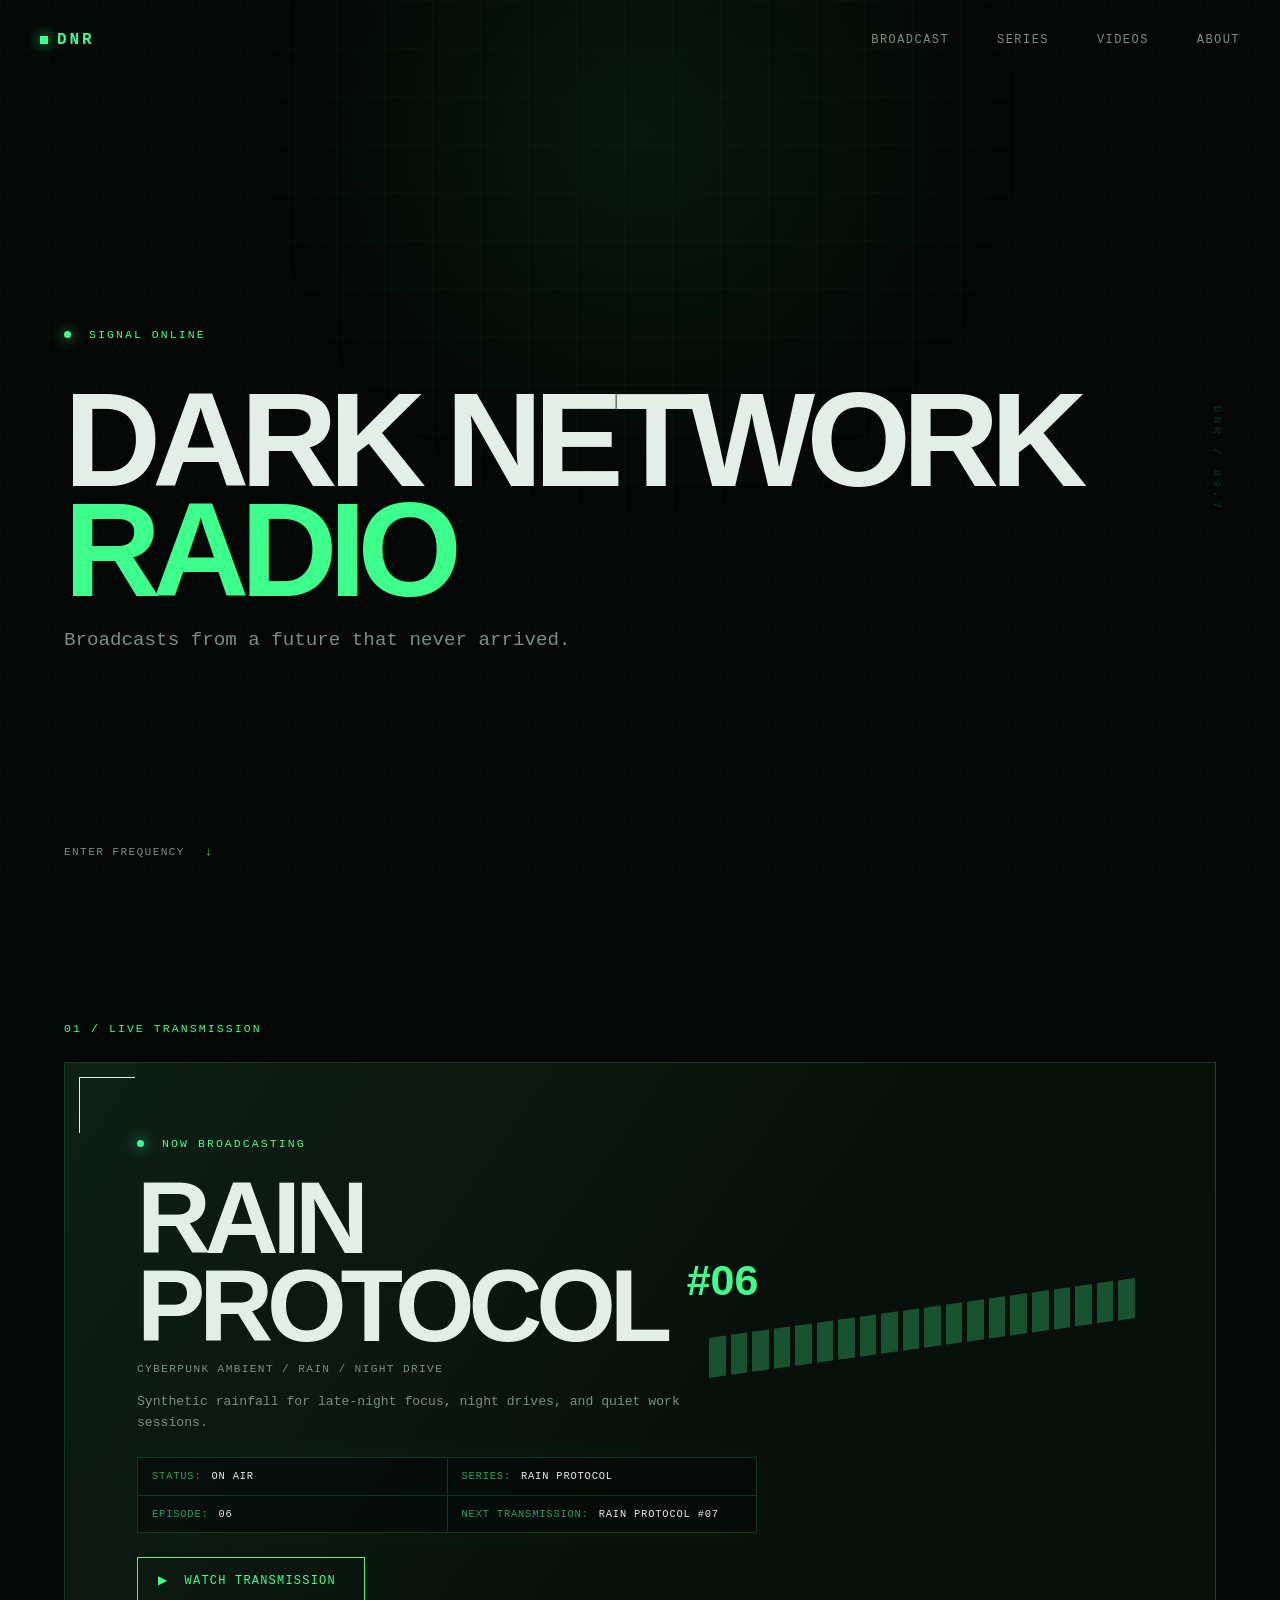
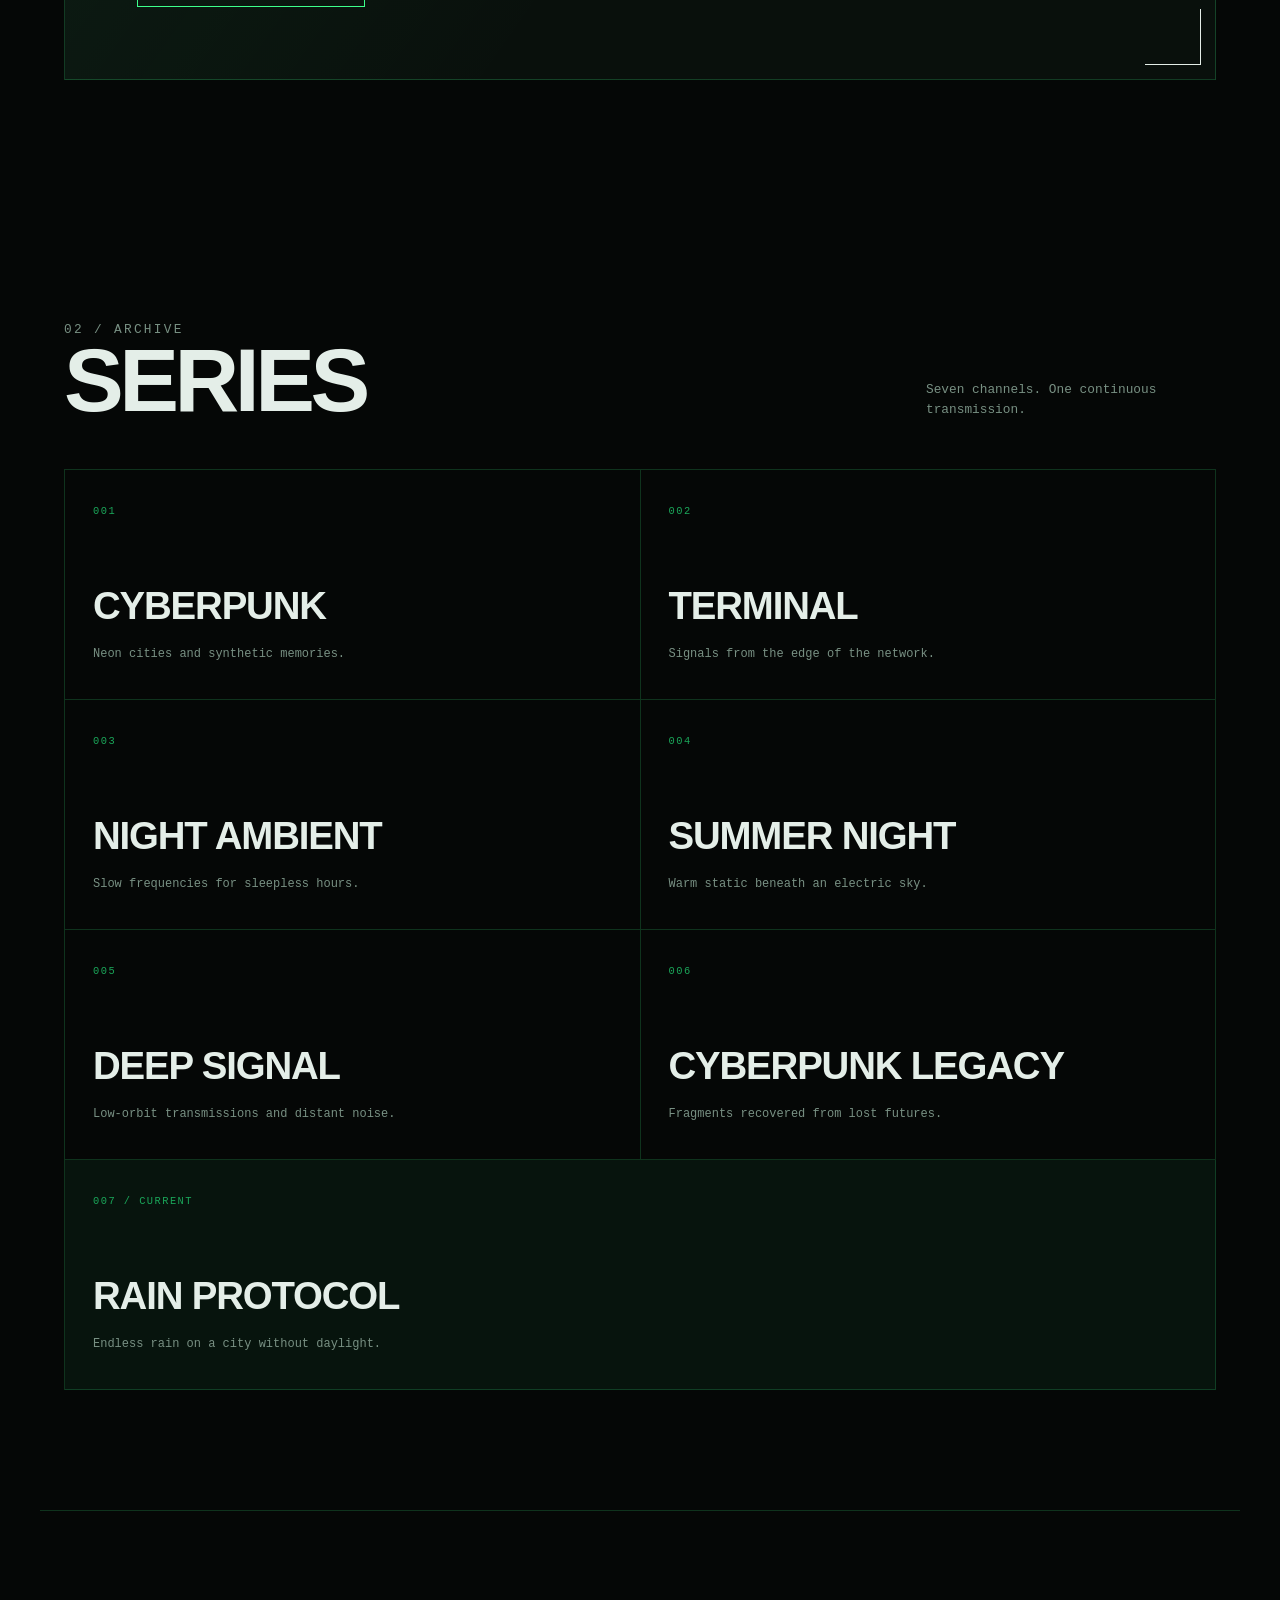
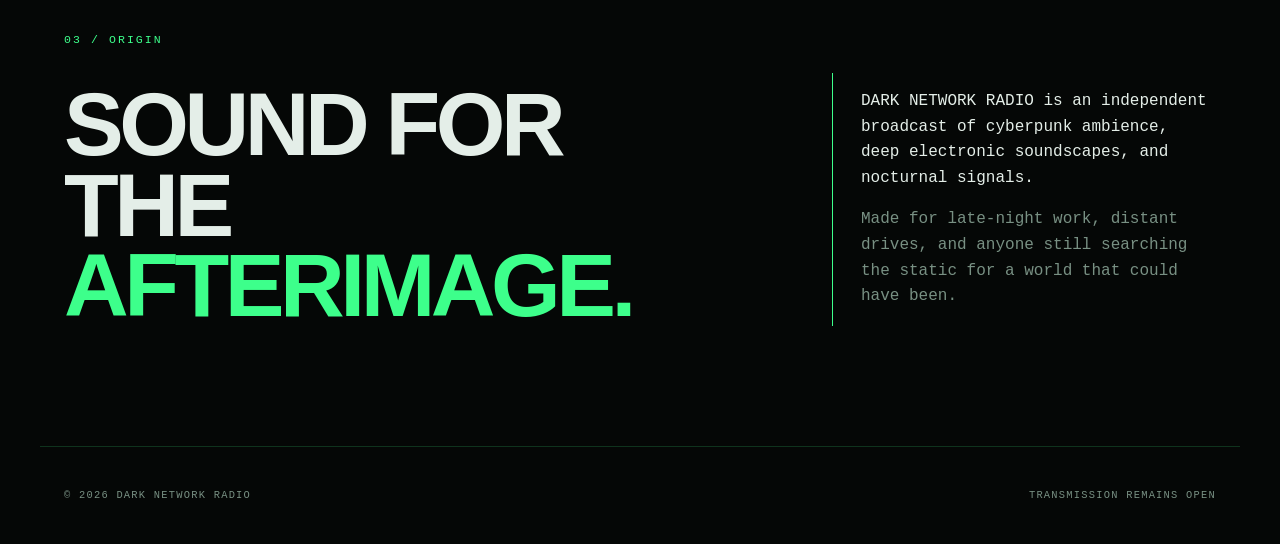
==== commit 4669e6a2: "video arcive" ====
--- a/index.html
+++ b/index.html
@@ -12,7 +12,7 @@
   <header class="site-header">
     <a class="logo" href="#top" aria-label="Dark Network Radio home"><i></i>DNR</a>
     <nav aria-label="Main navigation">
-      <a href="#broadcast">Broadcast</a><a href="series.html">Series</a><a href="#about">About</a>
+      <a href="#broadcast">Broadcast</a><a href="series.html">Series</a><a href="videos.html">Videos</a><a href="#about">About</a>
     </nav>
   </header>
 
@@ -80,4 +80,4 @@
   <footer><p>© <span id="year"></span> DARK NETWORK RADIO</p><p>TRANSMISSION REMAINS OPEN</p></footer>
   <script src="script.js"></script>
 </body>
-</html>+</html>
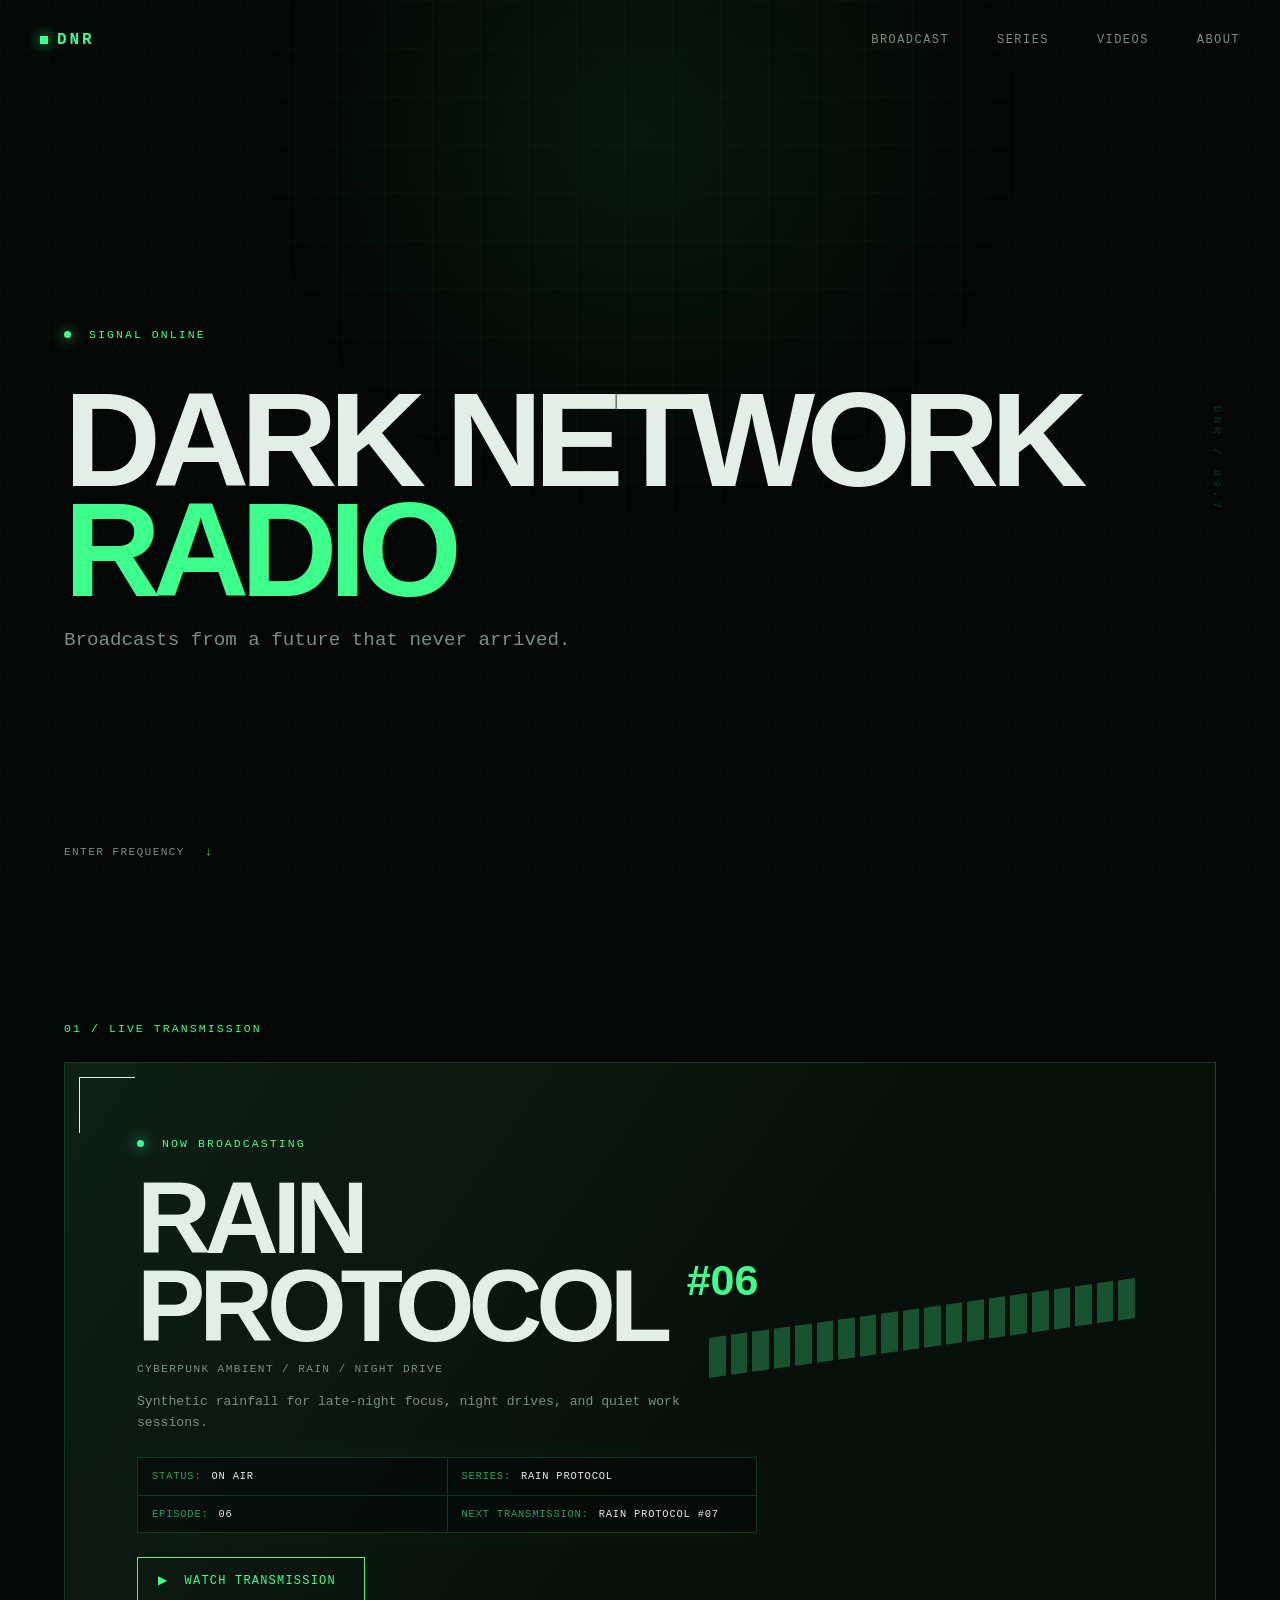
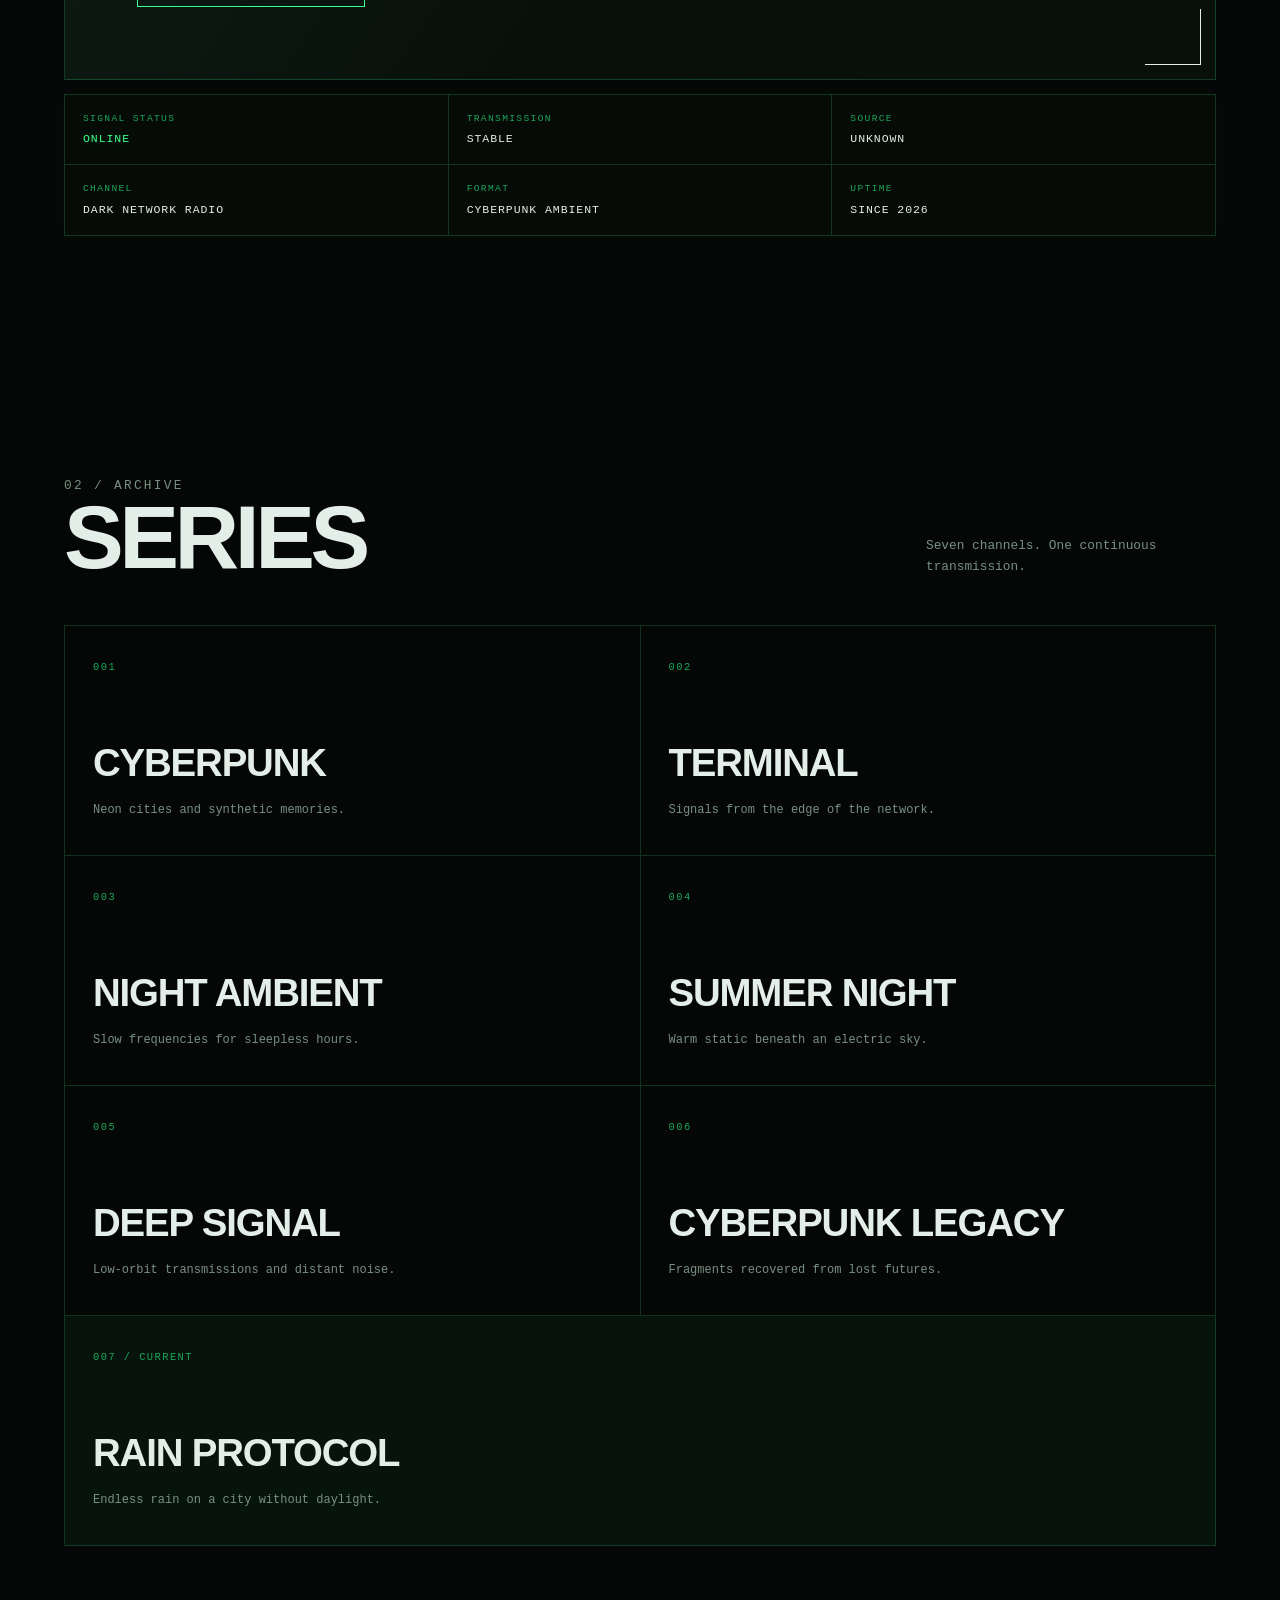
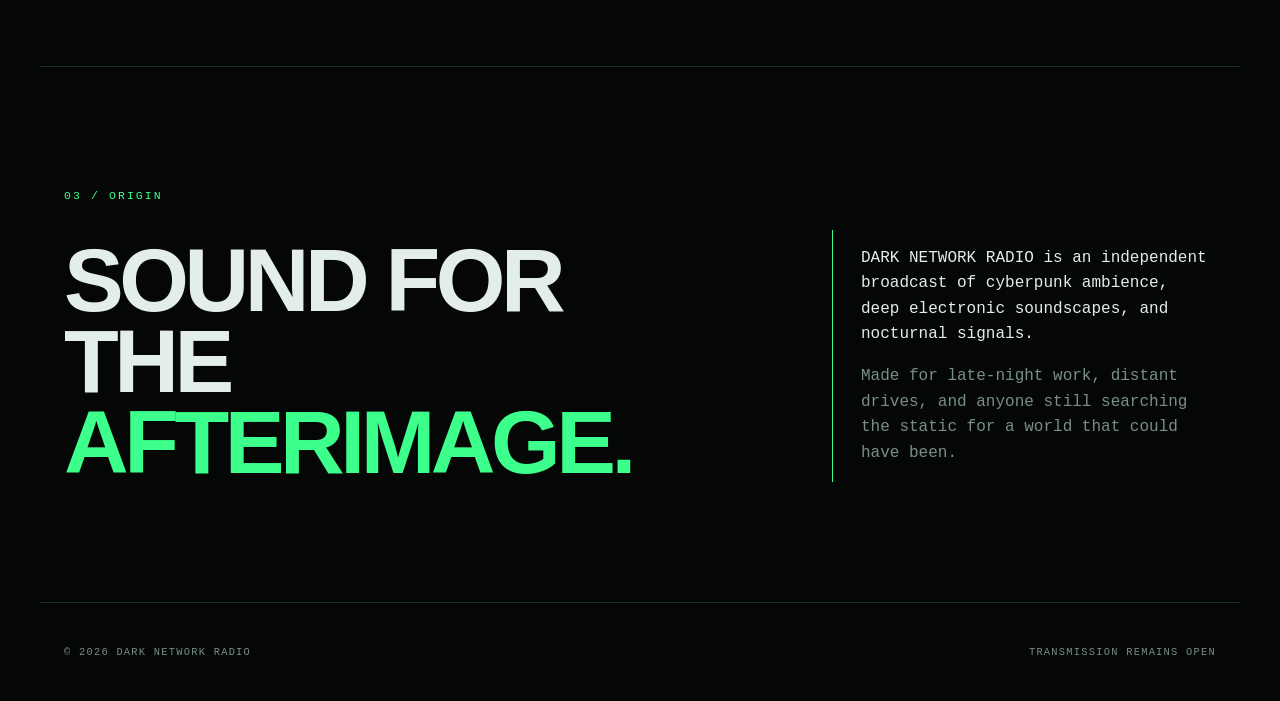
==== commit fa960855: "about page" ====
--- a/index.html
+++ b/index.html
@@ -12,7 +12,7 @@
   <header class="site-header">
     <a class="logo" href="#top" aria-label="Dark Network Radio home"><i></i>DNR</a>
     <nav aria-label="Main navigation">
-      <a href="#broadcast">Broadcast</a><a href="series.html">Series</a><a href="videos.html">Videos</a><a href="#about">About</a>
+      <a href="#broadcast">Broadcast</a><a href="series.html">Series</a><a href="videos.html">Videos</a><a href="about.html">About</a>
     </nav>
   </header>
 
@@ -47,6 +47,32 @@
         </div>
         <a class="youtube-button" id="broadcast-button" href="https://youtu.be/Rw7eAWU2khs" target="_blank" rel="noopener noreferrer"><span aria-hidden="true">▶</span> <span id="broadcast-button-text">WATCH TRANSMISSION</span></a>
       </div>
+      <aside class="broadcast-console" aria-label="Broadcast terminal information">
+        <div class="console-item">
+          <span>Signal status</span>
+          <strong>Online</strong>
+        </div>
+        <div class="console-item">
+          <span>Transmission</span>
+          <strong>Stable</strong>
+        </div>
+        <div class="console-item">
+          <span>Source</span>
+          <strong>Unknown</strong>
+        </div>
+        <div class="console-item">
+          <span>Channel</span>
+          <strong>Dark Network Radio</strong>
+        </div>
+        <div class="console-item">
+          <span>Format</span>
+          <strong>Cyberpunk Ambient</strong>
+        </div>
+        <div class="console-item">
+          <span>Uptime</span>
+          <strong>Since 2026</strong>
+        </div>
+      </aside>
     </section>
 
     <section class="section" id="series" aria-labelledby="series-title">
--- a/style.css
+++ b/style.css
@@ -170,6 +170,42 @@
 }
 .broadcast-status span { color: var(--green-dim); }
 .broadcast-status strong { color: var(--text); font-weight: 400; }
+.broadcast-console {
+  display: grid;
+  grid-template-columns: repeat(3, minmax(0, 1fr));
+  margin-top: 14px;
+  border-top: 1px solid var(--line);
+  border-left: 1px solid var(--line);
+  background: rgba(9,16,12,.58);
+  box-shadow: 0 0 24px rgba(61,255,139,.035);
+}
+.console-item {
+  min-width: 0;
+  padding: 16px 18px;
+  border-right: 1px solid var(--line);
+  border-bottom: 1px solid var(--line);
+}
+.console-item span,
+.console-item strong {
+  display: block;
+  text-transform: uppercase;
+}
+.console-item span {
+  margin-bottom: 4px;
+  color: var(--green-dim);
+  font-size: .6rem;
+  letter-spacing: .14em;
+}
+.console-item strong {
+  color: var(--text);
+  font-size: .72rem;
+  font-weight: 400;
+  letter-spacing: .08em;
+}
+.console-item:first-child strong {
+  color: var(--green);
+  text-shadow: 0 0 10px rgba(61,255,139,.25);
+}
 .visualizer {
   position: absolute;
   right: 7%;
@@ -244,6 +280,75 @@
   font-size: .65rem;
   letter-spacing: .12em;
 }
+
+/* Station manifesto */
+.manifesto-page { min-height: 100svh; display: flex; flex-direction: column; }
+.manifesto-main {
+  width: min(1200px, 100%);
+  flex: 1;
+  margin: 0 auto;
+  padding: 150px 24px 100px;
+}
+.manifesto-panel {
+  position: relative;
+  padding: clamp(34px, 7vw, 88px);
+  border: 1px solid var(--line);
+  background: linear-gradient(135deg, rgba(61,255,139,.055), transparent 48%), var(--panel);
+}
+.manifesto-panel::after {
+  content: "";
+  position: absolute;
+  top: 14px;
+  right: 14px;
+  width: 55px;
+  height: 55px;
+  border-top: 1px solid var(--green);
+  border-right: 1px solid var(--green);
+}
+.manifesto-panel h1 {
+  max-width: 960px;
+  margin: 0;
+  font-family: Arial, Helvetica, sans-serif;
+  font-size: clamp(3.2rem, 9vw, 7.5rem);
+  line-height: .86;
+  letter-spacing: -.06em;
+  text-transform: uppercase;
+}
+.manifesto-panel h1 em,
+.manifesto-tagline em { color: var(--green); font-style: normal; }
+.manifesto-opening {
+  max-width: 680px;
+  margin: clamp(48px, 8vw, 90px) 0;
+  padding-left: 24px;
+  border-left: 1px solid var(--green);
+  color: var(--text);
+  font-size: clamp(1rem, 2.3vw, 1.35rem);
+}
+.manifesto-copy { max-width: 720px; margin-left: auto; }
+.manifesto-copy p { margin: 0 0 1.4em; color: var(--muted); }
+.manifesto-copy p:nth-child(3),
+.manifesto-copy p:nth-child(5) { color: var(--text); }
+.manifesto-tagline {
+  margin: clamp(70px, 12vw, 150px) 0;
+  font-family: Arial, Helvetica, sans-serif;
+  font-size: clamp(2.4rem, 6vw, 5rem);
+  line-height: .95;
+  letter-spacing: -.045em;
+  text-transform: uppercase;
+}
+.manifesto-footer {
+  display: flex;
+  justify-content: space-between;
+  align-items: end;
+  gap: 32px;
+  padding-top: 28px;
+  border-top: 1px solid var(--line);
+}
+.manifesto-status { min-width: 190px; padding: 12px 14px; border: 1px solid var(--line); }
+.manifesto-status span,
+.manifesto-status strong { display: block; text-transform: uppercase; }
+.manifesto-status span { color: var(--green-dim); font-size: .6rem; letter-spacing: .14em; }
+.manifesto-status strong { margin-top: 3px; color: var(--green); font-size: .78rem; font-weight: 400; letter-spacing: .1em; text-shadow: 0 0 10px rgba(61,255,139,.24); }
 .reveal { opacity: 0; transform: translateY(22px); transition: opacity .65s ease, transform .65s ease; }
 .reveal.visible { opacity: 1; transform: none; }
 @keyframes pulse { 50% { opacity: .35; box-shadow: 0 0 4px var(--green); } }
@@ -360,12 +465,16 @@
   .broadcast-panel { min-height: 480px; }
   .broadcast-status { grid-template-columns: 1fr; }
   .broadcast-status p { justify-content: space-between; }
+  .broadcast-console { grid-template-columns: repeat(2, minmax(0, 1fr)); }
   .visualizer { top: auto; right: 8%; bottom: 15%; width: 48%; height: 32%; }
   .section-heading { display: block; }
   .section-heading > p { margin-top: 20px; }
   .series-grid { grid-template-columns: 1fr; }
   .series-card, .series-card.featured { grid-column: span 1; }
   .about-grid { grid-template-columns: 1fr; }
+  .manifesto-main { padding: 128px 18px 70px; }
+  .manifesto-panel { padding: 38px 22px; }
+  .manifesto-footer { align-items: flex-start; flex-direction: column; }
   .series-page .site-header { align-items: flex-start; }
   .series-page .logo { max-width: 150px; line-height: 1.35; }
   .series-detail { padding: 128px 18px 64px; }
@@ -411,9 +520,77 @@
 .archive-actions a:hover, .archive-actions a:focus-visible { text-decoration: underline; text-underline-offset: 4px; }
 .archive-card.active { background: linear-gradient(135deg, rgba(61,255,139,.08), transparent 60%), var(--panel); }
 
+#video-archive { grid-template-columns: 1fr; }
+.transmission-card {
+  display: grid;
+  grid-template-columns: minmax(190px, 280px) minmax(0, 1fr);
+}
+.transmission-card .archive-image-link {
+  border-right: 1px solid var(--line);
+  border-bottom: 0;
+}
+.transmission-card img {
+  height: 100%;
+  min-height: 260px;
+  aspect-ratio: auto;
+}
+.transmission-date {
+  display: flex;
+  justify-content: space-between;
+  gap: 20px;
+  padding-bottom: 14px;
+  border-bottom: 1px solid var(--line);
+}
+.transmission-date span,
+.transmission-title > span,
+.transmission-meta span {
+  color: var(--green-dim);
+  font-size: .6rem;
+  letter-spacing: .14em;
+  text-transform: uppercase;
+}
+.transmission-date strong,
+.transmission-meta strong {
+  color: var(--text);
+  font-size: .68rem;
+  font-weight: 400;
+  letter-spacing: .1em;
+  text-transform: uppercase;
+}
+.transmission-title { padding: 22px 0; }
+.transmission-card .transmission-title h2 { margin: 9px 0 0; }
+.transmission-meta {
+  display: grid;
+  grid-template-columns: repeat(3, minmax(0, 1fr));
+  border-top: 1px solid var(--line);
+  border-left: 1px solid var(--line);
+}
+.transmission-meta p {
+  min-width: 0;
+  margin: 0;
+  padding: 10px 12px;
+  border-right: 1px solid var(--line);
+  border-bottom: 1px solid var(--line);
+}
+.transmission-meta span,
+.transmission-meta strong { display: block; }
+.transmission-meta strong { margin-top: 3px; }
+.transmission-meta p:last-child strong {
+  color: var(--green);
+  text-shadow: 0 0 10px rgba(61,255,139,.22);
+}
+.transmission-card .transmission-description {
+  min-height: 0;
+  margin-top: 20px;
+}
+
 @media (max-width: 700px) {
   .archive-main { padding: 120px 18px 72px; }
   .archive-intro { padding: 40px 0 52px; }
   .archive-grid { grid-template-columns: 1fr; }
   .archive-card-content > p { min-height: 0; }
-}
+  .transmission-card { grid-template-columns: 1fr; }
+  .transmission-card .archive-image-link { border-right: 0; border-bottom: 1px solid var(--line); }
+  .transmission-card img { height: 150px; min-height: 0; }
+  .transmission-meta { grid-template-columns: 1fr; }
+}
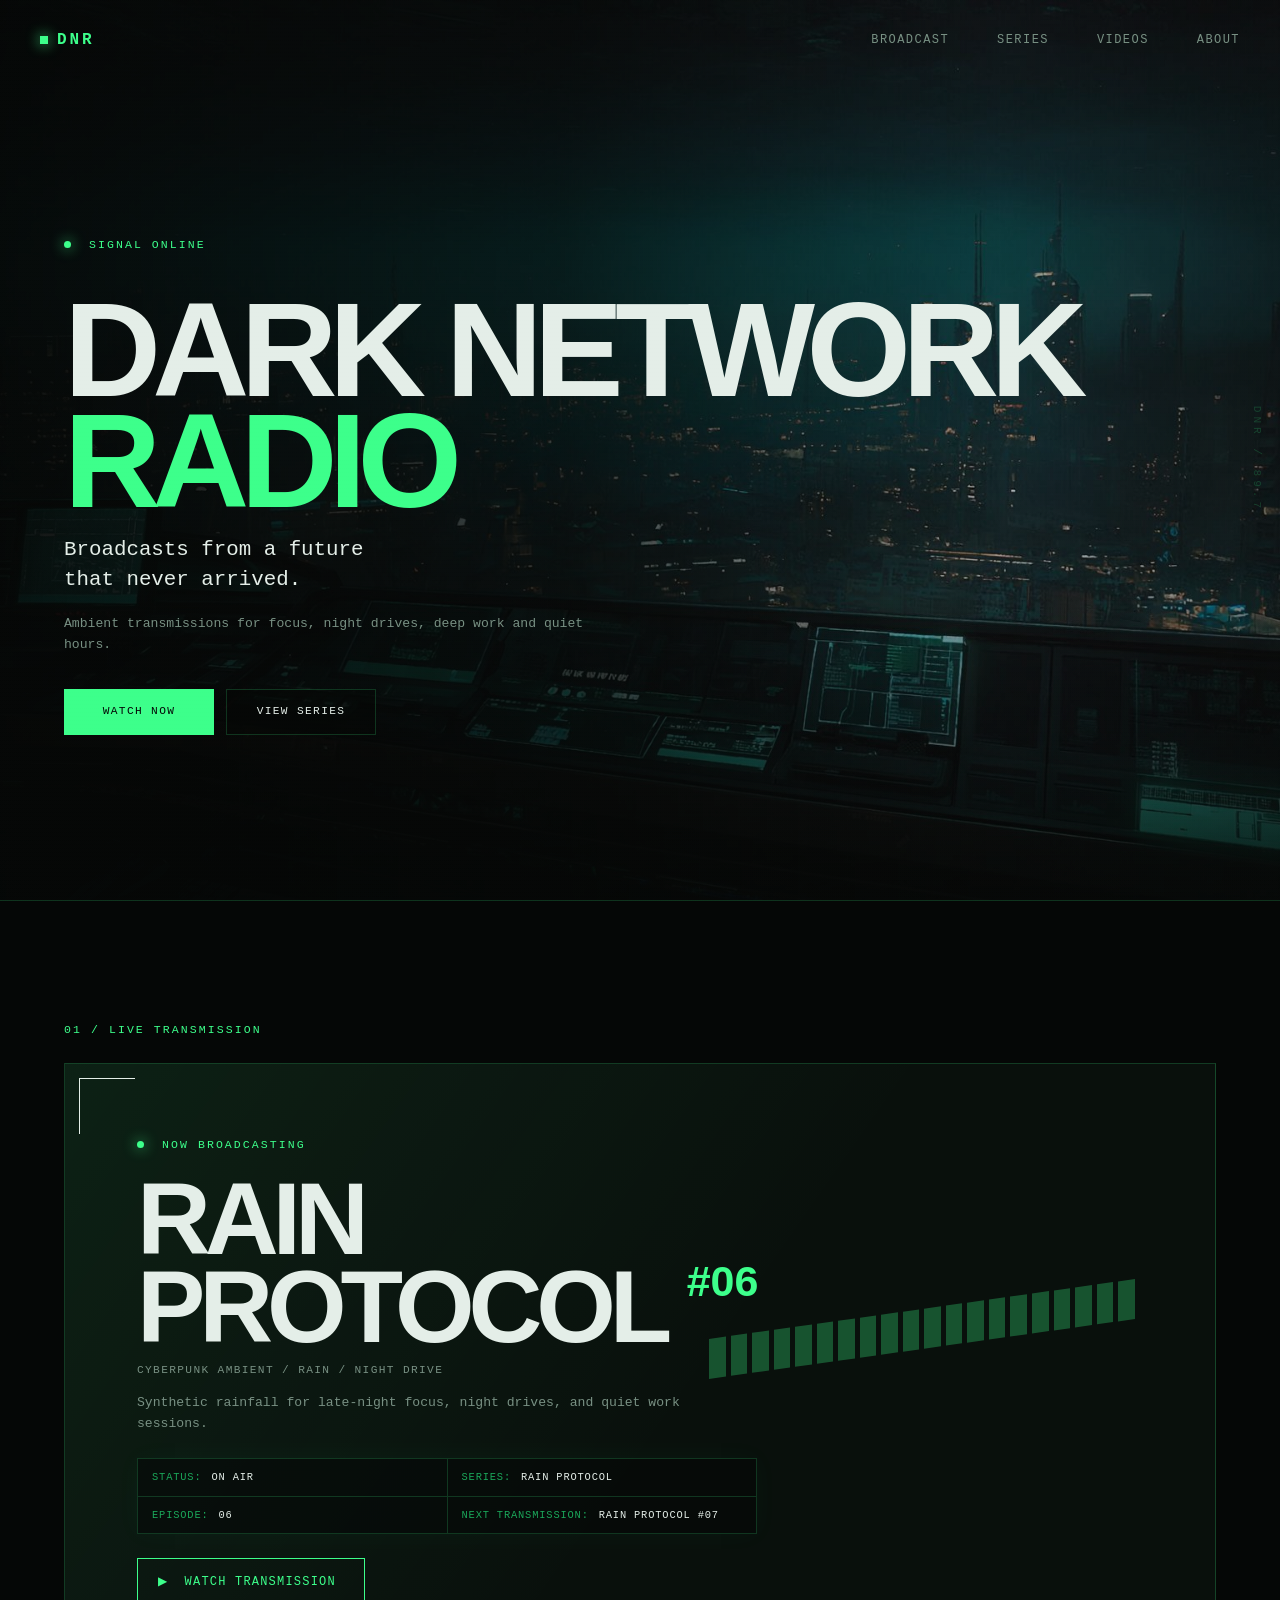
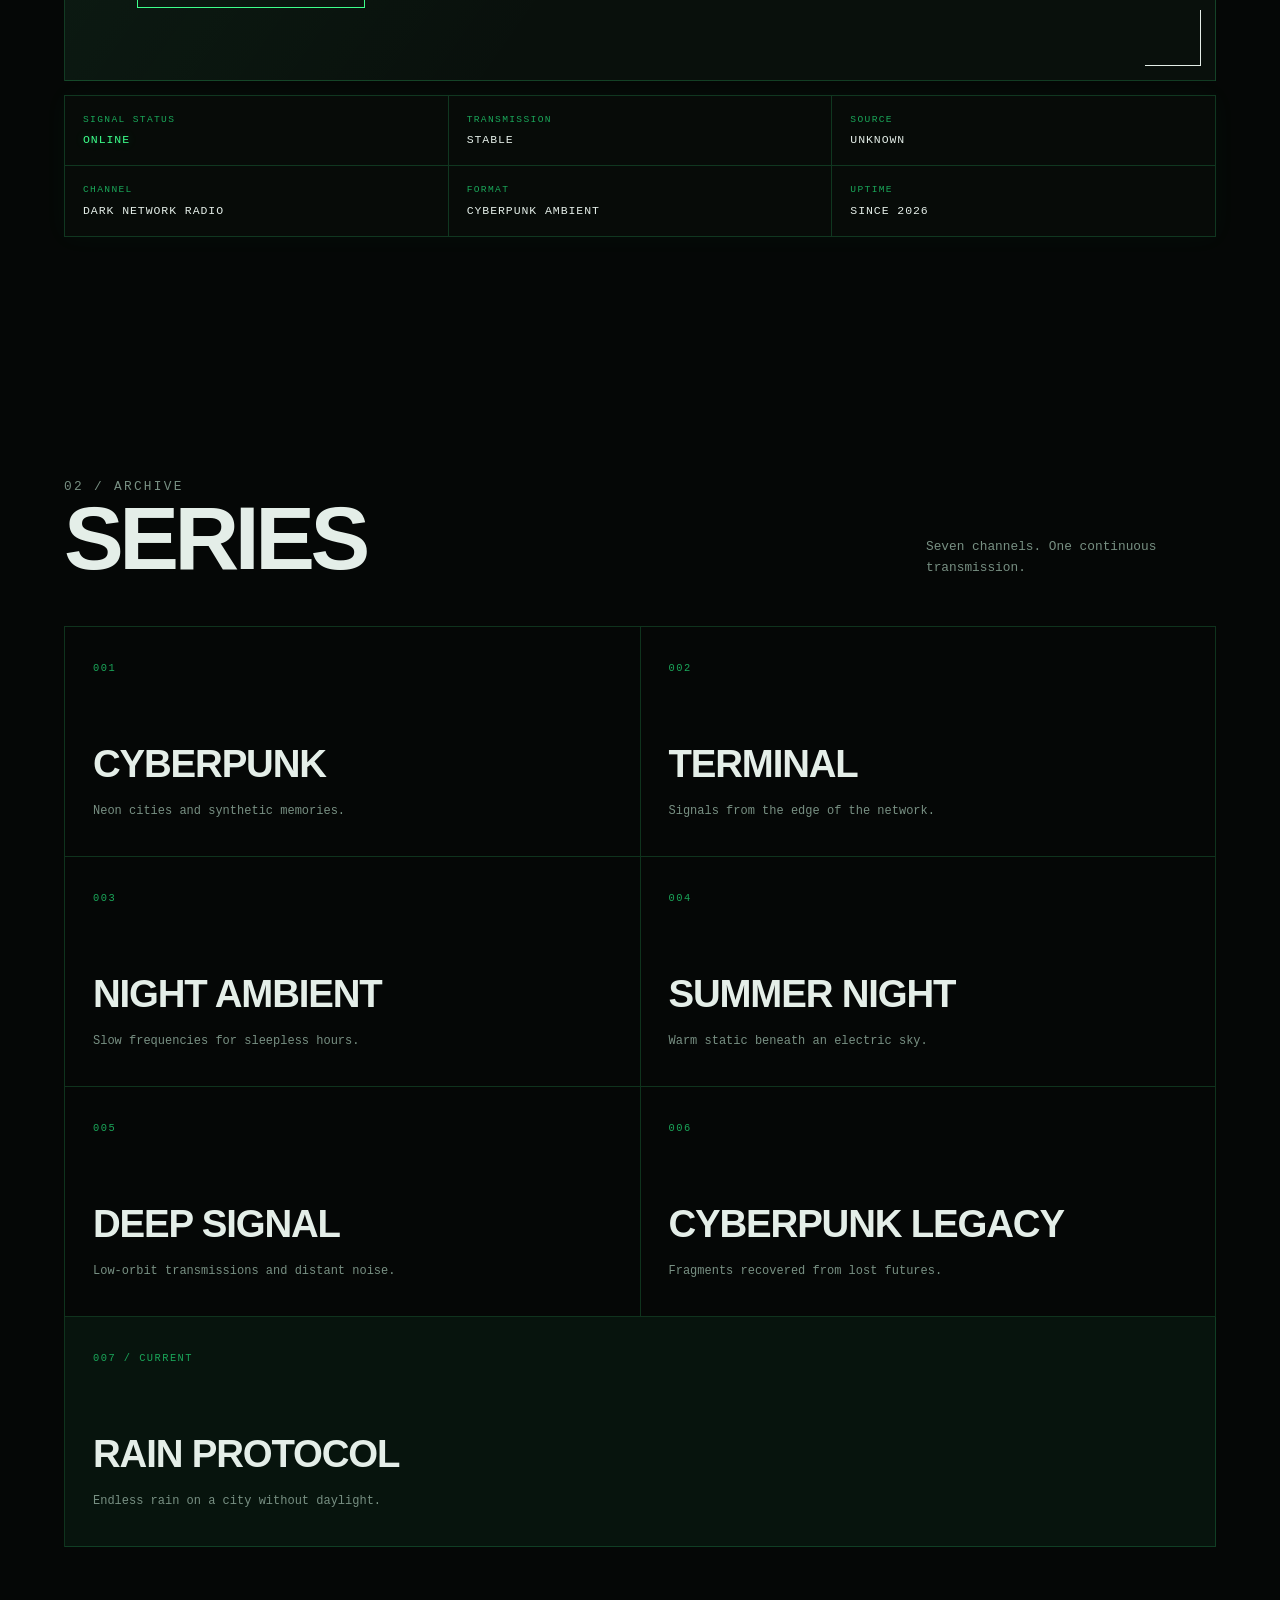
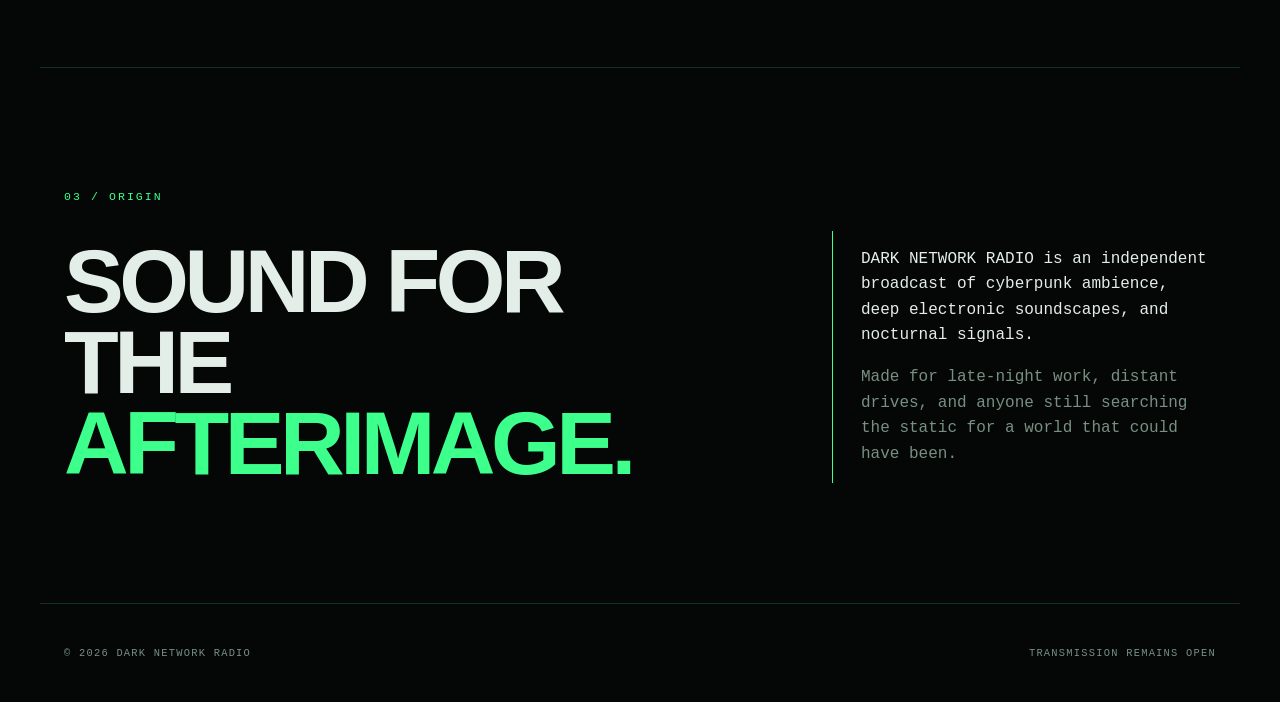
==== commit 2ddc77d3: "hero create" ====
--- a/index.html
+++ b/index.html
@@ -18,10 +18,16 @@
 
   <main id="top">
     <section class="hero" aria-labelledby="hero-title">
-      <p class="status"><i></i> Signal online</p>
-      <h1 id="hero-title">DARK NETWORK<br><em>RADIO</em></h1>
-      <p class="tagline">Broadcasts from a future that never arrived.</p>
-      <a class="scroll-cue" href="#broadcast">Enter frequency <span>↓</span></a>
+      <div class="hero-content">
+        <p class="status"><i></i> Signal online</p>
+        <h1 id="hero-title">DARK NETWORK<br><em>RADIO</em></h1>
+        <p class="tagline">Broadcasts from a future<br>that never arrived.</p>
+        <p class="hero-description">Ambient transmissions for focus, night drives, deep work and quiet hours.</p>
+        <div class="hero-actions">
+          <a class="hero-button primary" href="#broadcast">Watch now</a>
+          <a class="hero-button" href="series.html">View series</a>
+        </div>
+      </div>
     </section>
 
     <section class="section" id="broadcast" aria-labelledby="broadcast-title">
--- a/style.css
+++ b/style.css
@@ -67,9 +67,19 @@
 
 .hero {
   min-height: 100svh;
-  max-width: 1200px;
+  position: relative;
+  background:
+    linear-gradient(90deg, rgba(5,7,6,.94) 0%, rgba(5,7,6,.76) 44%, rgba(5,7,6,.28) 78%, rgba(5,7,6,.5) 100%),
+    linear-gradient(0deg, rgba(5,7,6,.82) 0%, transparent 34%),
+    url("img/hero.jpg") center center / cover no-repeat;
+  border-bottom: 1px solid var(--line);
+}
+
+.hero-content {
+  min-height: 100svh;
+  width: min(1200px, 100%);
   margin: 0 auto;
-  padding: 150px 24px 80px;
+  padding: 150px 24px 90px;
   display: flex;
   flex-direction: column;
   justify-content: center;
@@ -101,16 +111,31 @@
   letter-spacing: -.065em;
 }
 .hero h1 em, .about h2 em { color: var(--green); font-style: normal; }
-.tagline { margin: 0; color: var(--muted); font-size: clamp(.95rem, 2vw, 1.2rem); }
-.scroll-cue {
-  position: absolute;
-  bottom: 38px;
-  color: var(--muted);
+.tagline {
+  margin: 0;
+  color: var(--text);
+  font-size: clamp(1rem, 2vw, 1.3rem);
+  line-height: 1.45;
+}
+.hero-description { max-width: 560px; margin: 18px 0 0; color: var(--muted); font-size: .82rem; }
+.hero-actions { display: flex; flex-wrap: wrap; gap: 12px; margin-top: 34px; }
+.hero-button {
+  min-width: 150px;
+  padding: 13px 18px;
+  border: 1px solid var(--line);
+  color: var(--text);
+  background: rgba(5,7,6,.46);
   font-size: .7rem;
   letter-spacing: .12em;
-  text-transform: uppercase;
-}
-.scroll-cue span { color: var(--green); margin-left: 12px; }
+  text-align: center;
+  text-transform: uppercase;
+  transition: border-color .2s, color .2s, background .2s;
+}
+.hero-button:hover,
+.hero-button:focus-visible { border-color: var(--green); color: var(--green); }
+.hero-button.primary { border-color: var(--green); color: var(--black); background: var(--green); }
+.hero-button.primary:hover,
+.hero-button.primary:focus-visible { color: var(--black); background: #75ffad; }
 
 .section { max-width: 1200px; margin: 0 auto; padding: 120px 24px; }
 .section-label { margin: 0 0 24px; }
@@ -459,7 +484,7 @@
   .site-header { width: calc(100% - 36px); }
   nav { gap: 14px; }
   nav a { font-size: .62rem; }
-  .hero { padding-left: 18px; padding-right: 18px; }
+  .hero-content { padding: 140px 18px 80px; }
   .hero::after { display: none; }
   .section { padding: 82px 18px; }
   .broadcast-panel { min-height: 480px; }
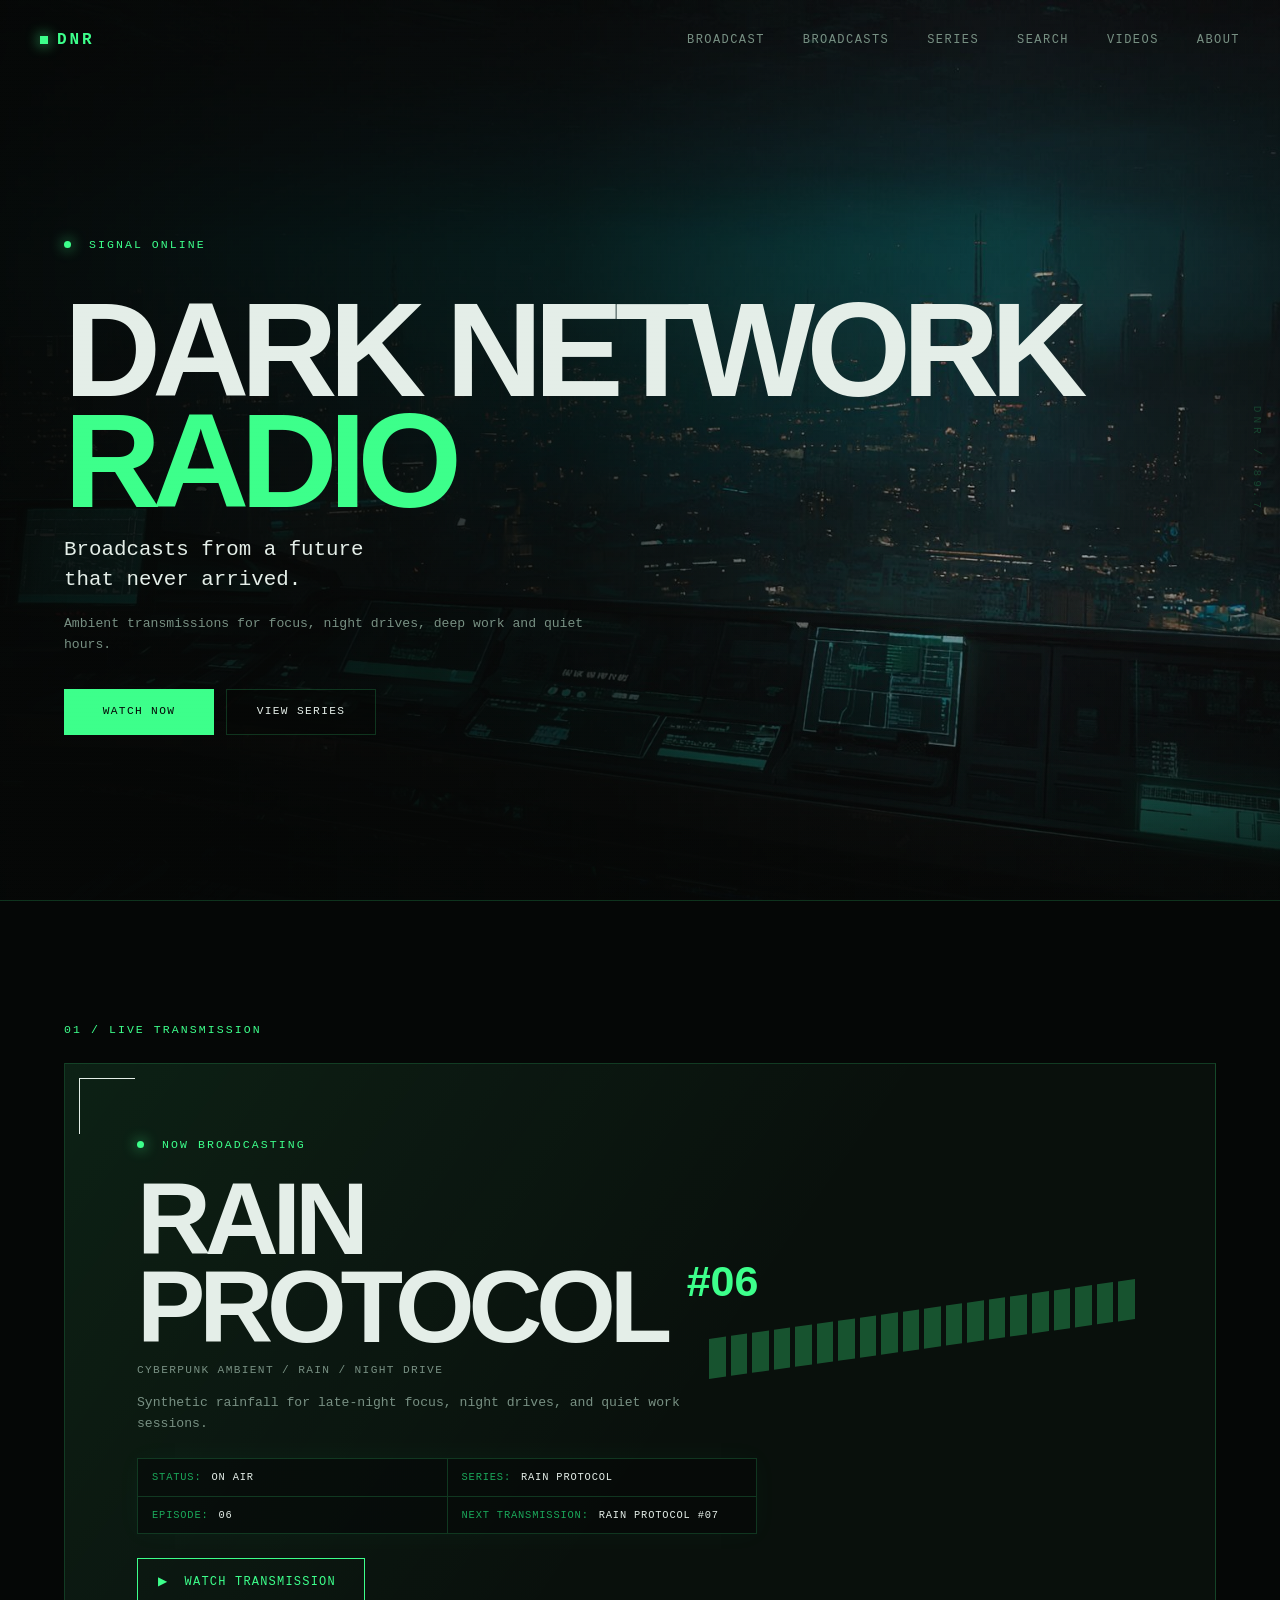
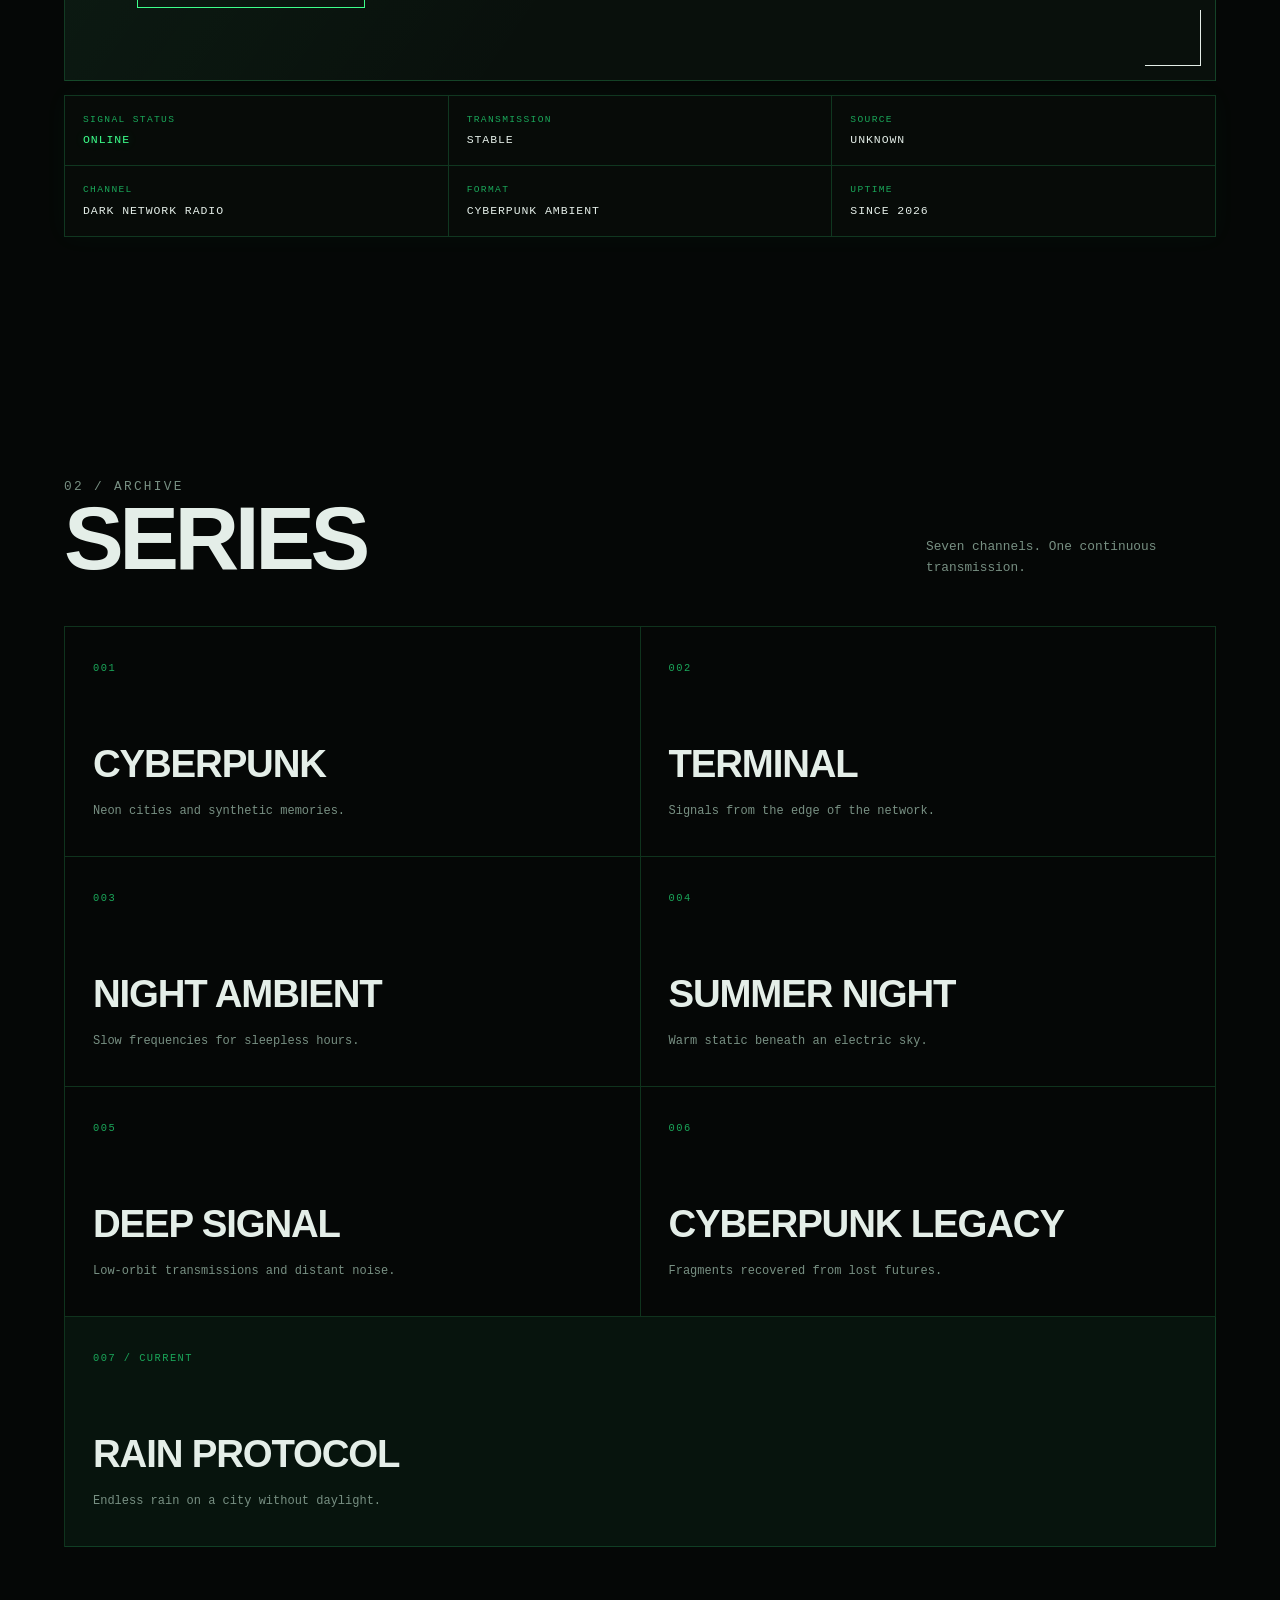
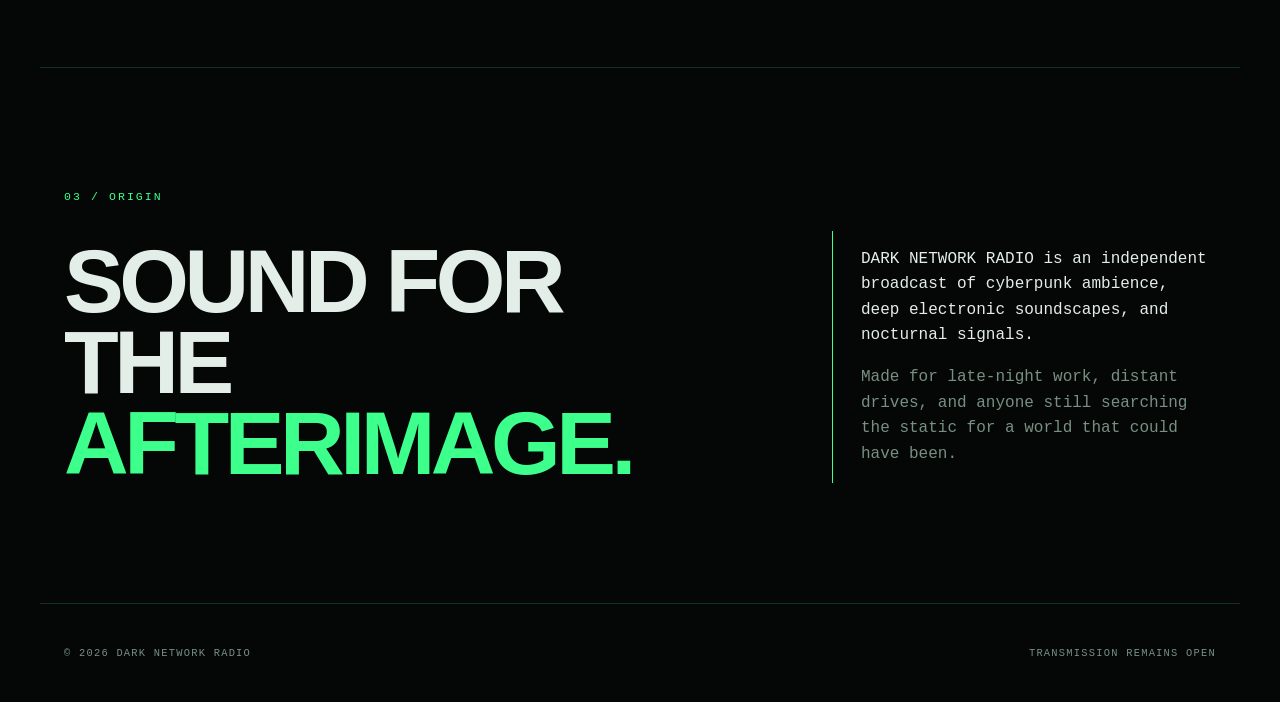
==== commit 3d4431f9: "Add ON AIR terminal and Signal Lost page" ====
--- a/index.html
+++ b/index.html
@@ -12,7 +12,7 @@
   <header class="site-header">
     <a class="logo" href="#top" aria-label="Dark Network Radio home"><i></i>DNR</a>
     <nav aria-label="Main navigation">
-      <a href="#broadcast">Broadcast</a><a href="series.html">Series</a><a href="videos.html">Videos</a><a href="about.html">About</a>
+      <a href="#broadcast">Broadcast</a><a href="broadcasts.html">Broadcasts</a><a href="series.html">Series</a><a href="search.html">Search</a><a href="videos.html">Videos</a><a href="about.html">About</a>
     </nav>
   </header>
 
--- a/style.css
+++ b/style.css
@@ -61,9 +61,13 @@
   box-shadow: 0 0 14px var(--green);
 }
 .logo i { border-radius: 0; }
-nav { display: flex; gap: clamp(18px, 4vw, 48px); }
+nav { display: flex; flex-wrap: wrap; justify-content: flex-end; gap: clamp(14px, 3vw, 38px); }
 nav a { color: var(--muted); font-size: .75rem; letter-spacing: .12em; text-transform: uppercase; transition: color .2s; }
-nav a:hover, nav a:focus-visible { color: var(--green); }
+nav a:hover, nav a:focus-visible, nav a[aria-current="page"] { color: var(--green); }
+nav a:focus-visible {
+  outline: 1px solid var(--green);
+  outline-offset: 5px;
+}
 
 .hero {
   min-height: 100svh;
@@ -479,6 +483,267 @@
 .series-card:focus-visible::after,
 .series-card:focus-visible > span,
 .series-card:focus-visible p { color: var(--black); opacity: 1; transform: none; }
+
+/* Dynamic series detail page */
+.series-detail-page { min-height: 100svh; display: flex; flex-direction: column; }
+#series-detail-root { flex: 1; }
+.series-detail-loading,
+.series-detail-lost {
+  width: min(1200px, 100%);
+  margin: 0 auto;
+  padding: 180px 24px 100px;
+}
+.series-detail-loading h1,
+.series-detail-lost h1 {
+  margin: 0;
+  font-family: Arial, Helvetica, sans-serif;
+  font-size: clamp(3.6rem, 10vw, 8rem);
+  line-height: .82;
+  letter-spacing: -.06em;
+  text-transform: uppercase;
+}
+.series-detail-loading h1 em,
+.series-detail-lost h1 em { color: var(--green); font-style: normal; }
+.series-detail-lost p:not(.section-label) {
+  max-width: 520px;
+  margin: 28px 0;
+  color: var(--muted);
+}
+.series-detail-hero {
+  min-height: 82svh;
+  position: relative;
+  display: flex;
+  align-items: end;
+  overflow: hidden;
+  border-bottom: 1px solid var(--line);
+  background:
+    linear-gradient(135deg, rgba(61,255,139,.09), transparent 48%),
+    radial-gradient(circle at 75% 22%, rgba(61,255,139,.13), transparent 34%),
+    var(--panel);
+}
+.series-detail-cover {
+  position: absolute;
+  inset: 0;
+  width: 100%;
+  height: 100%;
+  object-fit: cover;
+  filter: saturate(.72) contrast(1.08) brightness(.72);
+}
+.series-detail-hero-overlay {
+  position: absolute;
+  inset: 0;
+  background:
+    linear-gradient(90deg, rgba(5,7,6,.94) 0%, rgba(5,7,6,.74) 44%, rgba(5,7,6,.38) 100%),
+    linear-gradient(0deg, rgba(5,7,6,.9) 0%, transparent 45%);
+}
+.series-detail-hero.image-lost::before {
+  content: "IMAGE SIGNAL UNAVAILABLE";
+  position: absolute;
+  right: 24px;
+  top: 50%;
+  color: var(--line);
+  font-size: .68rem;
+  letter-spacing: .25em;
+  text-transform: uppercase;
+  transform: rotate(90deg) translateX(50%);
+  transform-origin: right center;
+}
+.series-detail-hero-content {
+  width: min(1200px, 100%);
+  position: relative;
+  z-index: 1;
+  margin: 0 auto;
+  padding: 170px 24px 86px;
+}
+.series-detail-kicker,
+.series-detail-status {
+  margin: 0 0 10px;
+  color: var(--green);
+  font-size: .72rem;
+  letter-spacing: .18em;
+  text-transform: uppercase;
+}
+.series-detail-status { color: var(--muted); }
+.series-detail-hero h1 {
+  max-width: 1040px;
+  margin: 26px 0 22px;
+  font-family: Arial, Helvetica, sans-serif;
+  font-size: clamp(3.6rem, 10vw, 8.8rem);
+  line-height: .82;
+  letter-spacing: -.065em;
+  text-transform: uppercase;
+}
+.series-detail-tagline {
+  max-width: 620px;
+  margin: 0;
+  color: var(--text);
+  font-size: clamp(1rem, 2vw, 1.35rem);
+  line-height: 1.45;
+}
+.series-detail-main {
+  width: min(1200px, 100%);
+  margin: 0 auto;
+  padding: 90px 24px 110px;
+}
+.series-detail-file {
+  max-width: 880px;
+  padding: clamp(28px, 5vw, 54px);
+  border: 1px solid var(--line);
+  background: linear-gradient(135deg, rgba(61,255,139,.055), transparent 58%), rgba(9,16,12,.58);
+}
+.series-detail-file h2,
+.series-detail-section-heading h2,
+.series-detail-empty h2 {
+  margin: 0;
+  font-family: Arial, Helvetica, sans-serif;
+  font-size: clamp(2rem, 5vw, 4.5rem);
+  line-height: .9;
+  letter-spacing: -.045em;
+  text-transform: uppercase;
+}
+.series-detail-file p:not(.section-label) {
+  max-width: 720px;
+  margin: 24px 0 0;
+  color: var(--muted);
+}
+.series-detail-file p:last-child { color: var(--text); }
+.series-detail-grid {
+  display: grid;
+  grid-template-columns: repeat(2, minmax(0, 1fr));
+  gap: 18px;
+  margin: 34px 0 84px;
+}
+.series-detail-grid article {
+  min-width: 0;
+  padding: clamp(24px, 4vw, 38px);
+  border: 1px solid var(--line);
+  background: rgba(9,16,12,.48);
+}
+.series-detail-tags {
+  display: flex;
+  flex-wrap: wrap;
+  gap: 8px;
+  margin: 0;
+  padding: 0;
+  list-style: none;
+}
+.series-detail-tags li {
+  padding: 8px 11px;
+  border: 1px solid var(--line);
+  color: var(--text);
+  background: rgba(5,7,6,.5);
+  font-size: .68rem;
+  letter-spacing: .08em;
+  text-transform: uppercase;
+}
+.series-detail-transmissions {
+  margin-top: 84px;
+}
+.series-detail-section-heading {
+  display: flex;
+  justify-content: space-between;
+  gap: 28px;
+  align-items: end;
+  margin-bottom: 28px;
+}
+.transmission-list {
+  border-top: 1px solid var(--line);
+  border-left: 1px solid var(--line);
+}
+.transmission-list-item {
+  display: grid;
+  grid-template-columns: 72px minmax(220px, 1fr) 120px 130px 88px;
+  gap: 18px;
+  align-items: center;
+  padding: 18px;
+  border-right: 1px solid var(--line);
+  border-bottom: 1px solid var(--line);
+  background: rgba(9,16,12,.5);
+}
+.transmission-list-episode {
+  color: var(--green);
+  font-family: Arial, Helvetica, sans-serif;
+  font-size: 1.8rem;
+  line-height: 1;
+  letter-spacing: -.04em;
+}
+.transmission-list-item h3 {
+  margin: 0;
+  font-family: Arial, Helvetica, sans-serif;
+  font-size: clamp(1.1rem, 2.2vw, 1.65rem);
+  line-height: .98;
+  letter-spacing: -.025em;
+  text-transform: uppercase;
+}
+.transmission-list-item p,
+.transmission-list-item span:not(.transmission-list-episode),
+.transmission-list-item time {
+  margin: 5px 0 0;
+  color: var(--muted);
+  font-size: .66rem;
+  letter-spacing: .1em;
+  text-transform: uppercase;
+}
+.transmission-list-item a {
+  color: var(--green);
+  font-size: .68rem;
+  letter-spacing: .12em;
+  text-transform: uppercase;
+}
+.transmission-list-item a:hover,
+.transmission-list-item a:focus-visible {
+  text-decoration: underline;
+  text-underline-offset: 4px;
+}
+.series-detail-empty {
+  padding: clamp(26px, 4vw, 44px);
+  border: 1px solid var(--line);
+  background: rgba(9,16,12,.5);
+}
+.series-detail-empty p {
+  margin: 18px 0 0;
+  color: var(--muted);
+}
+.series-detail-nextprev {
+  display: grid;
+  grid-template-columns: repeat(2, minmax(0, 1fr));
+  gap: 18px;
+  margin-top: 70px;
+}
+.series-detail-nextprev a {
+  min-width: 0;
+  padding: 22px;
+  border: 1px solid var(--line);
+  background: rgba(9,16,12,.5);
+  transition: border-color .2s, background .2s;
+}
+.series-detail-nextprev a:hover,
+.series-detail-nextprev a:focus-visible {
+  border-color: var(--green);
+  background: rgba(61,255,139,.055);
+}
+.series-detail-nextprev span,
+.series-detail-nextprev strong {
+  display: block;
+  text-transform: uppercase;
+}
+.series-detail-nextprev span {
+  color: var(--green-dim);
+  font-size: .62rem;
+  letter-spacing: .14em;
+}
+.series-detail-nextprev strong {
+  margin-top: 8px;
+  color: var(--text);
+  font-family: Arial, Helvetica, sans-serif;
+  font-size: clamp(1.4rem, 3vw, 2.4rem);
+  line-height: .95;
+  letter-spacing: -.035em;
+}
+.series-detail-return {
+  display: inline-block;
+  margin-top: 42px;
+}
 
 @media (max-width: 700px) {
   .site-header { width: calc(100% - 36px); }
@@ -507,6 +772,25 @@
   .series-detail h1 { font-size: clamp(2.8rem, 15vw, 4.6rem); }
   .series-description { margin: 24px 0 36px; }
   .series-actions { align-items: flex-start; flex-direction: column; gap: 20px; }
+  .series-detail-hero { min-height: 74svh; }
+  .series-detail-hero-content { padding: 150px 18px 62px; }
+  .series-detail-hero.image-lost::before { display: none; }
+  .series-detail-main { padding: 64px 18px 78px; }
+  .series-detail-grid,
+  .series-detail-nextprev { grid-template-columns: 1fr; }
+  .series-detail-section-heading { display: block; }
+  .series-detail-section-heading h2 { margin-top: 18px; }
+  .transmission-list { border-left: 0; }
+  .transmission-list-item {
+    grid-template-columns: 1fr;
+    gap: 10px;
+    padding: 20px;
+    border-left: 1px solid var(--line);
+  }
+  .transmission-list-item a {
+    width: fit-content;
+    margin-top: 8px;
+  }
   footer { display: block; }
 }
 @media (prefers-reduced-motion: reduce) {
@@ -527,6 +811,13 @@
 }
 .archive-intro h1 em { color: var(--green); font-style: normal; }
 .archive-intro > p:last-child { max-width: 650px; margin: 30px 0 0; color: var(--muted); }
+.archive-subtitle {
+  margin: 24px 0 0;
+  color: var(--green);
+  font-size: .72rem;
+  letter-spacing: .18em;
+  text-transform: uppercase;
+}
 .archive-grid { display: grid; grid-template-columns: repeat(2, minmax(0, 1fr)); border-left: 1px solid var(--line); }
 .archive-card { min-width: 0; border-right: 1px solid var(--line); border-bottom: 1px solid var(--line); background: rgba(9,16,12,.58); }
 .archive-image-link { display: block; position: relative; overflow: hidden; border-bottom: 1px solid var(--line); }
@@ -609,13 +900,553 @@
   margin-top: 20px;
 }
 
+/* Broadcast archive page */
+.broadcast-archive-controls {
+  padding: 28px 0;
+  border-bottom: 1px solid var(--line);
+}
+.broadcast-filter-list {
+  display: flex;
+  flex-wrap: wrap;
+  gap: 10px;
+}
+.broadcast-filter {
+  padding: 10px 14px;
+  border: 1px solid var(--line);
+  color: var(--muted);
+  background: rgba(5,7,6,.48);
+  font: inherit;
+  font-size: .67rem;
+  letter-spacing: .12em;
+  text-transform: uppercase;
+  cursor: pointer;
+  transition: border-color .2s, color .2s, background .2s, box-shadow .2s;
+}
+.broadcast-filter:hover,
+.broadcast-filter:focus-visible,
+.broadcast-filter.active {
+  border-color: var(--green);
+  color: var(--green);
+  box-shadow: 0 0 18px rgba(61,255,139,.08);
+}
+.broadcast-filter.active {
+  background: rgba(61,255,139,.075);
+}
+.broadcast-filter:focus-visible {
+  outline: 1px solid var(--green);
+  outline-offset: 3px;
+}
+.broadcast-log-grid {
+  display: grid;
+  grid-template-columns: repeat(2, minmax(0, 1fr));
+  border-left: 1px solid var(--line);
+}
+.broadcast-log-card {
+  min-width: 0;
+  padding: clamp(24px, 4vw, 38px);
+  border-right: 1px solid var(--line);
+  border-bottom: 1px solid var(--line);
+  background:
+    linear-gradient(135deg, rgba(61,255,139,.045), transparent 62%),
+    rgba(9,16,12,.58);
+  overflow-wrap: anywhere;
+  transition: border-color .2s, background .2s;
+}
+.broadcast-log-card:hover,
+.broadcast-log-card:focus-within {
+  border-color: rgba(61,255,139,.42);
+  background:
+    linear-gradient(135deg, rgba(61,255,139,.07), transparent 62%),
+    rgba(9,16,12,.72);
+}
+.broadcast-log-topline {
+  display: flex;
+  justify-content: space-between;
+  gap: 18px;
+  align-items: flex-start;
+  color: var(--muted);
+  font-size: .62rem;
+  letter-spacing: .12em;
+  text-transform: uppercase;
+}
+.broadcast-log-status {
+  color: var(--green);
+  text-align: right;
+}
+.broadcast-log-status::before {
+  content: "";
+  display: inline-block;
+  width: 6px;
+  height: 6px;
+  margin-right: 8px;
+  border-radius: 50%;
+  background: var(--green);
+  box-shadow: 0 0 9px var(--green);
+}
+.broadcast-log-card h2 {
+  margin: 30px 0 18px;
+  font-family: Arial, Helvetica, sans-serif;
+  font-size: clamp(1.8rem, 4vw, 3rem);
+  line-height: .92;
+  letter-spacing: -.04em;
+  text-transform: uppercase;
+}
+.broadcast-log-meta {
+  display: grid;
+  grid-template-columns: repeat(2, minmax(0, 1fr));
+  border-top: 1px solid var(--line);
+  border-left: 1px solid var(--line);
+}
+.broadcast-log-meta p {
+  min-width: 0;
+  margin: 0;
+  padding: 10px 12px;
+  border-right: 1px solid var(--line);
+  border-bottom: 1px solid var(--line);
+}
+.broadcast-log-meta span,
+.broadcast-log-meta strong {
+  display: block;
+  text-transform: uppercase;
+}
+.broadcast-log-meta span {
+  color: var(--green-dim);
+  font-size: .58rem;
+  letter-spacing: .14em;
+}
+.broadcast-log-meta strong {
+  margin-top: 3px;
+  color: var(--text);
+  font-size: .68rem;
+  font-weight: 400;
+  letter-spacing: .08em;
+}
+.broadcast-log-frequency {
+  margin: 22px 0 12px;
+  color: var(--green-dim);
+  font-size: .68rem;
+  letter-spacing: .12em;
+  text-transform: uppercase;
+}
+.broadcast-log-description {
+  min-height: 3.2em;
+  margin: 0;
+  color: var(--muted);
+  font-size: .78rem;
+}
+.broadcast-log-button {
+  margin-top: 30px;
+}
+.broadcast-log-button:focus-visible {
+  outline: 1px solid var(--green);
+  outline-offset: 4px;
+}
+.broadcast-log-error {
+  grid-column: 1 / -1;
+}
+.broadcast-log-error h2 {
+  color: var(--green);
+}
+
+/* Signal search page */
+.search-console {
+  margin: 34px 0 28px;
+  padding: clamp(24px, 4vw, 38px);
+  border: 1px solid var(--line);
+  background: linear-gradient(135deg, rgba(61,255,139,.055), transparent 58%), rgba(9,16,12,.62);
+  box-shadow: 0 0 24px rgba(61,255,139,.035);
+}
+.search-field label,
+.search-select-grid label,
+.search-filter-group > p {
+  display: block;
+  margin: 0 0 9px;
+  color: var(--green-dim);
+  font-size: .62rem;
+  letter-spacing: .14em;
+  text-transform: uppercase;
+}
+.search-field input,
+.search-select-grid select {
+  width: 100%;
+  border: 1px solid var(--line);
+  border-radius: 0;
+  color: var(--text);
+  background: rgba(5,7,6,.72);
+  font: inherit;
+  font-size: .78rem;
+  letter-spacing: .08em;
+  text-transform: uppercase;
+}
+.search-field input {
+  padding: 16px 18px;
+}
+.search-select-grid select {
+  min-height: 46px;
+  padding: 0 14px;
+}
+.search-field input:focus,
+.search-select-grid select:focus,
+.search-pill:focus-visible,
+.search-reset:focus-visible,
+.search-secondary-action:focus-visible {
+  outline: 1px solid var(--green);
+  outline-offset: 3px;
+}
+.search-filter-group {
+  margin-top: 26px;
+}
+.search-button-row {
+  display: flex;
+  flex-wrap: wrap;
+  gap: 10px;
+}
+.search-pill,
+.search-reset {
+  padding: 10px 14px;
+  border: 1px solid var(--line);
+  color: var(--muted);
+  background: rgba(5,7,6,.48);
+  font: inherit;
+  font-size: .67rem;
+  letter-spacing: .12em;
+  text-transform: uppercase;
+  cursor: pointer;
+  transition: border-color .2s, color .2s, background .2s, box-shadow .2s;
+}
+.search-pill:hover,
+.search-pill.active,
+.search-reset:hover {
+  border-color: var(--green);
+  color: var(--green);
+  box-shadow: 0 0 18px rgba(61,255,139,.08);
+}
+.search-pill.active {
+  background: rgba(61,255,139,.075);
+}
+.search-select-grid {
+  display: grid;
+  grid-template-columns: repeat(2, minmax(0, 1fr));
+  gap: 18px;
+  margin-top: 28px;
+}
+.search-reset {
+  margin-top: 24px;
+}
+.search-results-header {
+  display: flex;
+  justify-content: flex-end;
+  padding: 0 0 18px;
+  color: var(--green);
+  font-size: .68rem;
+  letter-spacing: .14em;
+  text-transform: uppercase;
+}
+.search-results-header p { margin: 0; }
+.search-results {
+  display: grid;
+  grid-template-columns: repeat(2, minmax(0, 1fr));
+  border-top: 1px solid var(--line);
+  border-left: 1px solid var(--line);
+}
+.search-result-card,
+.search-message-card {
+  min-width: 0;
+  padding: clamp(24px, 4vw, 38px);
+  border-right: 1px solid var(--line);
+  border-bottom: 1px solid var(--line);
+  background:
+    linear-gradient(135deg, rgba(61,255,139,.045), transparent 62%),
+    rgba(9,16,12,.58);
+  overflow-wrap: anywhere;
+  transition: border-color .2s, background .2s;
+}
+.search-result-card:hover,
+.search-result-card:focus-within {
+  border-color: rgba(61,255,139,.42);
+  background:
+    linear-gradient(135deg, rgba(61,255,139,.07), transparent 62%),
+    rgba(9,16,12,.72);
+}
+.search-result-topline {
+  display: flex;
+  justify-content: space-between;
+  gap: 18px;
+  color: var(--green-dim);
+  font-size: .62rem;
+  letter-spacing: .14em;
+  text-transform: uppercase;
+}
+.search-result-card h2,
+.search-message-card h2 {
+  margin: 28px 0 18px;
+  font-family: Arial, Helvetica, sans-serif;
+  font-size: clamp(1.8rem, 4vw, 3rem);
+  line-height: .92;
+  letter-spacing: -.04em;
+  text-transform: uppercase;
+}
+.search-message-card {
+  grid-column: 1 / -1;
+}
+.search-message-card h2 {
+  color: var(--green);
+}
+.search-message-card p {
+  max-width: 560px;
+  margin: 0;
+  color: var(--muted);
+}
+.search-result-meta {
+  display: grid;
+  grid-template-columns: repeat(2, minmax(0, 1fr));
+  border-top: 1px solid var(--line);
+  border-left: 1px solid var(--line);
+}
+.search-result-meta p {
+  min-width: 0;
+  margin: 0;
+  padding: 10px 12px;
+  border-right: 1px solid var(--line);
+  border-bottom: 1px solid var(--line);
+}
+.search-result-meta span,
+.search-result-meta strong {
+  display: block;
+  text-transform: uppercase;
+}
+.search-result-meta span {
+  color: var(--green-dim);
+  font-size: .58rem;
+  letter-spacing: .14em;
+}
+.search-result-meta strong {
+  margin-top: 3px;
+  color: var(--text);
+  font-size: .68rem;
+  font-weight: 400;
+  letter-spacing: .08em;
+}
+.search-result-frequency {
+  margin: 22px 0 12px;
+  color: var(--green-dim);
+  font-size: .68rem;
+  letter-spacing: .12em;
+  text-transform: uppercase;
+}
+.search-result-description {
+  min-height: 3.2em;
+  margin: 0;
+  color: var(--muted);
+  font-size: .78rem;
+}
+.search-result-tags {
+  display: flex;
+  flex-wrap: wrap;
+  gap: 7px;
+  margin-top: 22px;
+}
+.search-result-tags span {
+  padding: 5px 8px;
+  border: 1px solid var(--line);
+  color: var(--text);
+  background: rgba(5,7,6,.5);
+  font-size: .58rem;
+  letter-spacing: .1em;
+}
+.search-result-actions {
+  display: flex;
+  flex-wrap: wrap;
+  gap: 20px;
+  align-items: center;
+  margin-top: 28px;
+}
+.search-result-action {
+  margin-top: 28px;
+}
+.search-result-actions .search-result-action {
+  margin-top: 0;
+}
+.search-secondary-action {
+  color: var(--green);
+  font-size: .67rem;
+  letter-spacing: .1em;
+  text-transform: uppercase;
+}
+.search-secondary-action:hover {
+  text-decoration: underline;
+  text-underline-offset: 4px;
+}
+.search-load-more-wrap {
+  display: flex;
+  justify-content: center;
+  margin-top: 30px;
+}
+
+/* GitHub Pages 404 */
+.error-page {
+  min-height: 100svh;
+  display: flex;
+  flex-direction: column;
+}
+.error-main {
+  width: min(1200px, 100%);
+  flex: 1;
+  margin: 0 auto;
+  padding: 150px 24px 90px;
+  display: flex;
+  align-items: center;
+}
+.error-panel {
+  width: 100%;
+  position: relative;
+  padding: clamp(34px, 7vw, 82px);
+  border: 1px solid var(--line);
+  background:
+    linear-gradient(135deg, rgba(61,255,139,.06), transparent 52%),
+    radial-gradient(circle at 80% 18%, rgba(61,255,139,.08), transparent 32%),
+    var(--panel);
+  overflow: hidden;
+}
+.error-panel::before,
+.error-panel::after {
+  content: "";
+  position: absolute;
+  width: 55px;
+  height: 55px;
+  border-color: var(--green);
+}
+.error-panel::before { top: 14px; left: 14px; border-top: 1px solid; border-left: 1px solid; }
+.error-panel::after { right: 14px; bottom: 14px; border-right: 1px solid; border-bottom: 1px solid; }
+.error-noise {
+  position: absolute;
+  inset: 0;
+  opacity: .16;
+  pointer-events: none;
+  background:
+    repeating-linear-gradient(0deg, transparent 0 18px, rgba(61,255,139,.12) 19px, transparent 20px),
+    linear-gradient(90deg, transparent, rgba(61,255,139,.1), transparent);
+  background-size: auto, 240px 100%;
+  animation: lost-signal 14s linear infinite;
+}
+.error-panel > *:not(.error-noise) {
+  position: relative;
+  z-index: 1;
+}
+.error-panel h1 {
+  max-width: 920px;
+  margin: 0;
+  font-family: Arial, Helvetica, sans-serif;
+  font-size: clamp(3.8rem, 10vw, 8rem);
+  line-height: .82;
+  letter-spacing: -.06em;
+  text-transform: uppercase;
+}
+.error-panel h1 em {
+  color: var(--green);
+  font-style: normal;
+}
+.error-copy {
+  max-width: 680px;
+  margin: 34px 0 54px;
+  color: var(--muted);
+  font-size: clamp(.95rem, 2vw, 1.12rem);
+}
+.error-data h2 {
+  margin: 0 0 18px;
+  color: var(--green);
+  font-size: .72rem;
+  font-weight: 400;
+  letter-spacing: .18em;
+  text-transform: uppercase;
+}
+.error-data-grid {
+  display: grid;
+  grid-template-columns: repeat(2, minmax(0, 1fr));
+  border-top: 1px solid var(--line);
+  border-left: 1px solid var(--line);
+  background: rgba(5,7,6,.55);
+}
+.error-data-grid p {
+  min-width: 0;
+  margin: 0;
+  padding: 14px 16px;
+  border-right: 1px solid var(--line);
+  border-bottom: 1px solid var(--line);
+}
+.error-data-grid span,
+.error-data-grid strong {
+  display: block;
+  text-transform: uppercase;
+}
+.error-data-grid span {
+  color: var(--green-dim);
+  font-size: .6rem;
+  letter-spacing: .14em;
+}
+.error-data-grid strong {
+  margin-top: 5px;
+  color: var(--text);
+  font-size: .76rem;
+  font-weight: 400;
+  letter-spacing: .08em;
+}
+.error-data-grid p:first-child strong {
+  color: var(--green);
+  font-size: 1rem;
+  text-shadow: 0 0 10px rgba(61,255,139,.22);
+}
+.requested-path-row {
+  grid-column: 1 / -1;
+}
+.requested-path-row strong {
+  overflow-wrap: anywhere;
+  text-transform: none;
+}
+.error-actions {
+  display: flex;
+  flex-wrap: wrap;
+  gap: 22px;
+  align-items: center;
+  margin-top: 44px;
+}
+.error-actions .youtube-button:focus-visible,
+.error-actions .back-link:focus-visible {
+  outline: 1px solid var(--green);
+  outline-offset: 4px;
+}
+@keyframes lost-signal {
+  from { background-position: 0 0, -240px 0; }
+  to { background-position: 0 120px, 240px 0; }
+}
+
 @media (max-width: 700px) {
   .archive-main { padding: 120px 18px 72px; }
   .archive-intro { padding: 40px 0 52px; }
   .archive-grid { grid-template-columns: 1fr; }
+  .search-select-grid,
+  .search-results,
+  .search-result-meta { grid-template-columns: 1fr; }
+  .search-results-header { justify-content: flex-start; }
+  .search-result-description { min-height: 0; }
+  .search-result-topline { display: block; }
+  .search-result-topline > * { display: block; margin-bottom: 6px; }
+  .broadcast-log-grid { grid-template-columns: 1fr; }
+  .broadcast-log-topline { display: block; }
+  .broadcast-log-status { display: block; margin-top: 8px; text-align: left; }
+  .broadcast-log-meta { grid-template-columns: 1fr; }
   .archive-card-content > p { min-height: 0; }
   .transmission-card { grid-template-columns: 1fr; }
   .transmission-card .archive-image-link { border-right: 0; border-bottom: 1px solid var(--line); }
   .transmission-card img { height: 150px; min-height: 0; }
   .transmission-meta { grid-template-columns: 1fr; }
-}
+  .error-main { padding: 128px 18px 70px; }
+  .error-panel { padding: 38px 22px; }
+  .error-data-grid { grid-template-columns: 1fr; }
+  .requested-path-row { grid-column: auto; }
+  .error-actions { align-items: stretch; flex-direction: column; }
+  .error-actions .youtube-button {
+    width: 100%;
+    text-align: center;
+  }
+}
